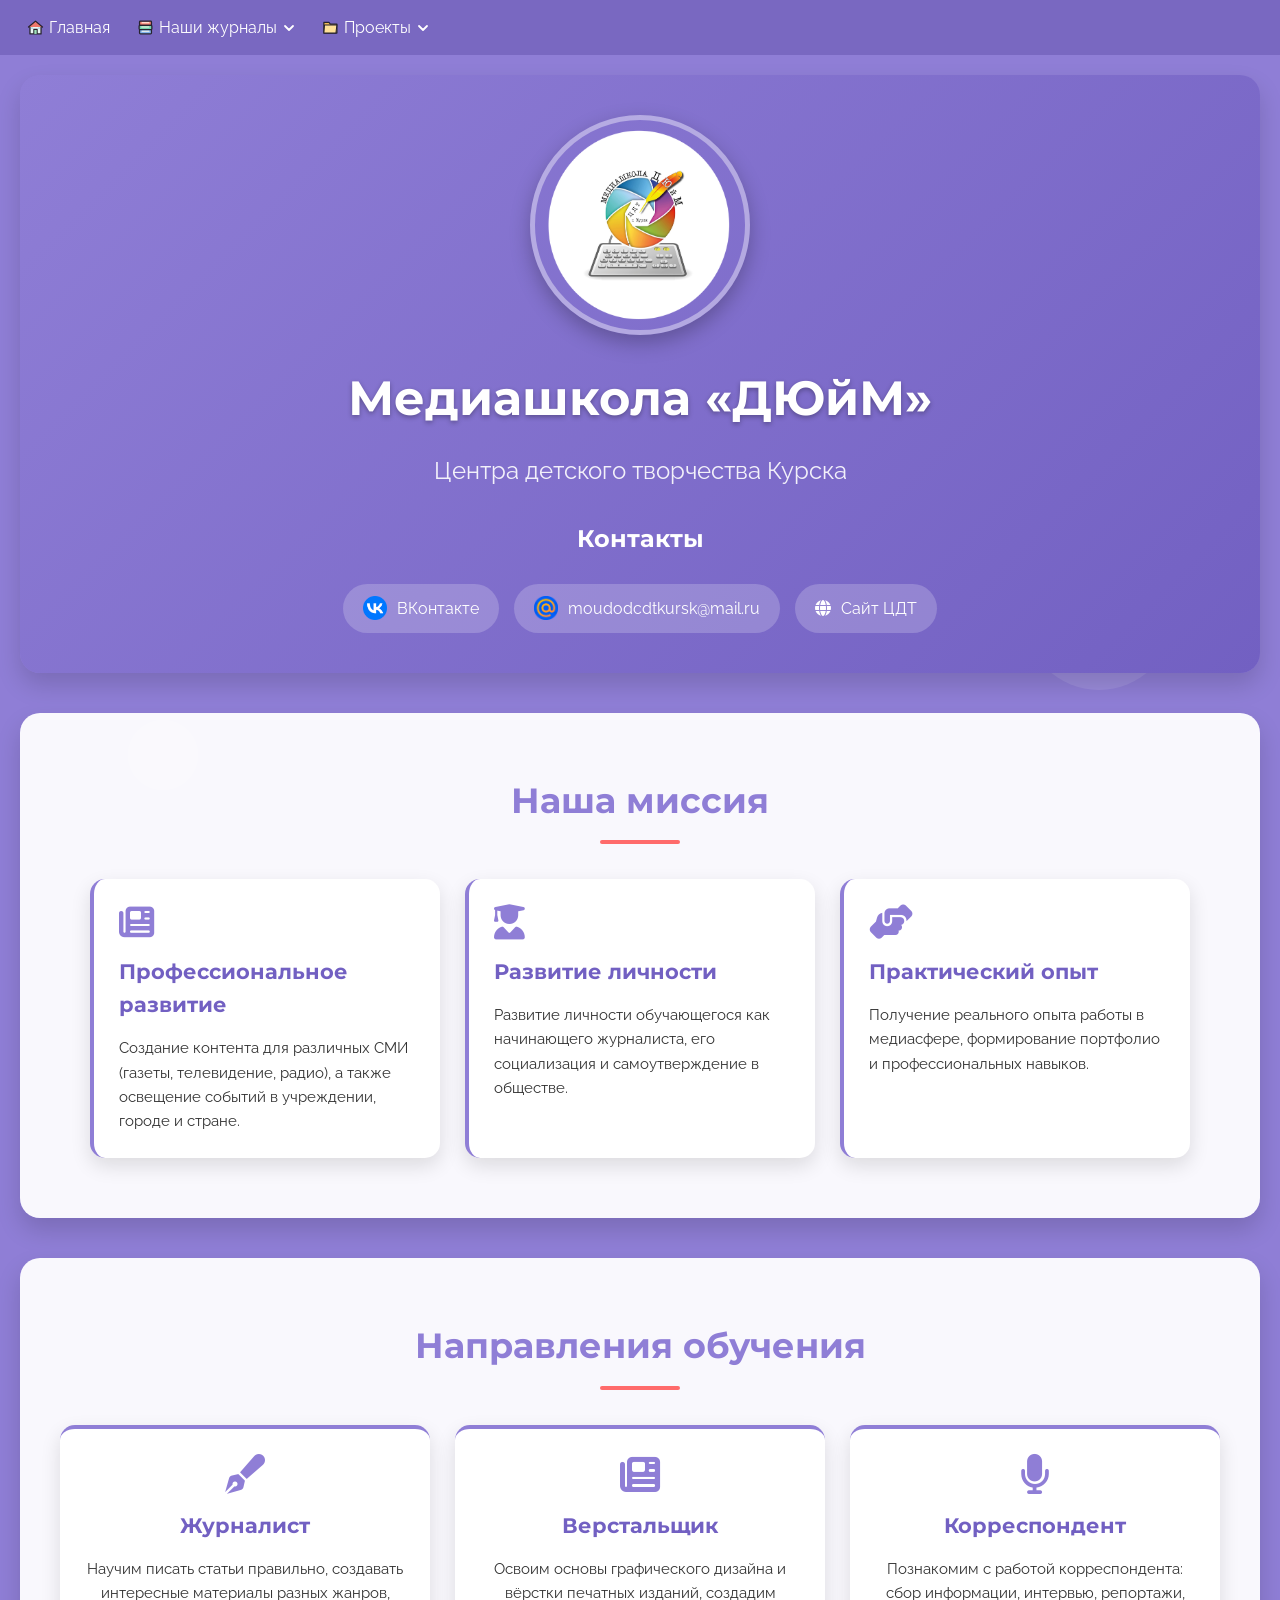
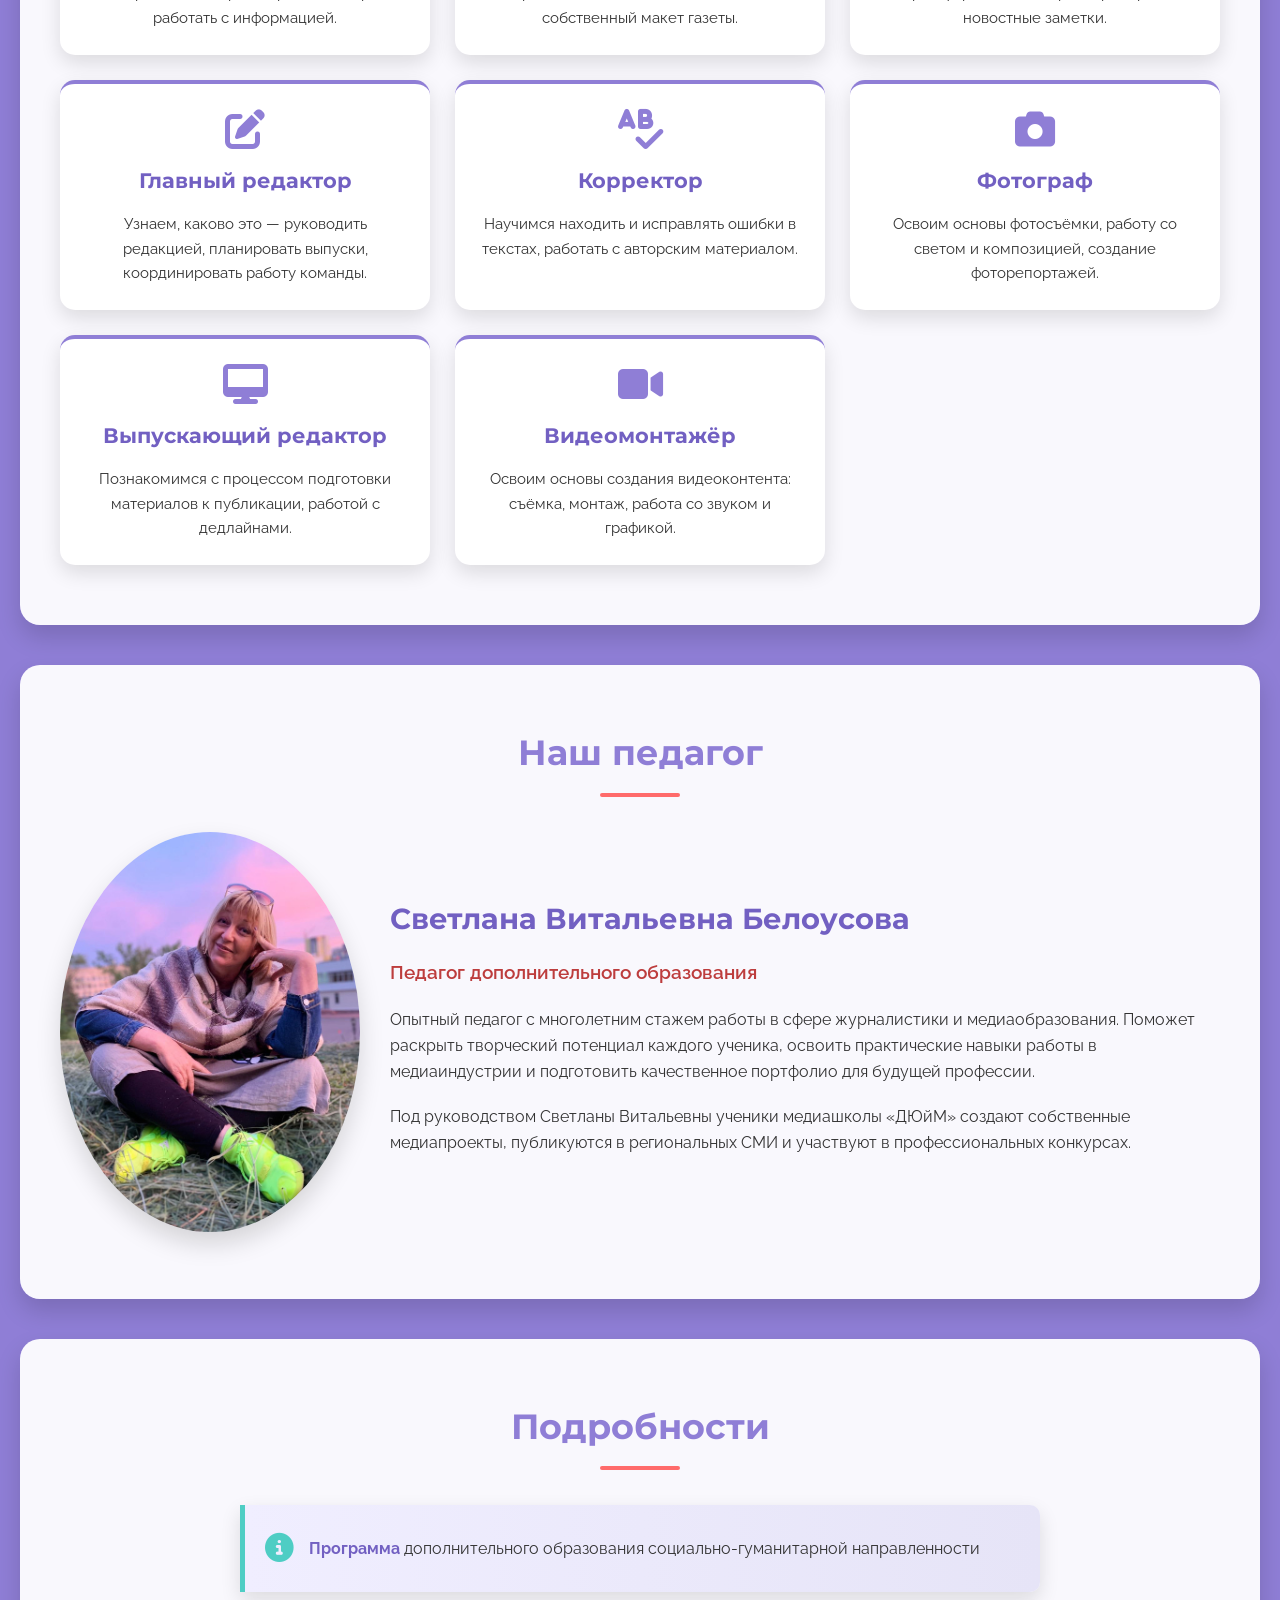
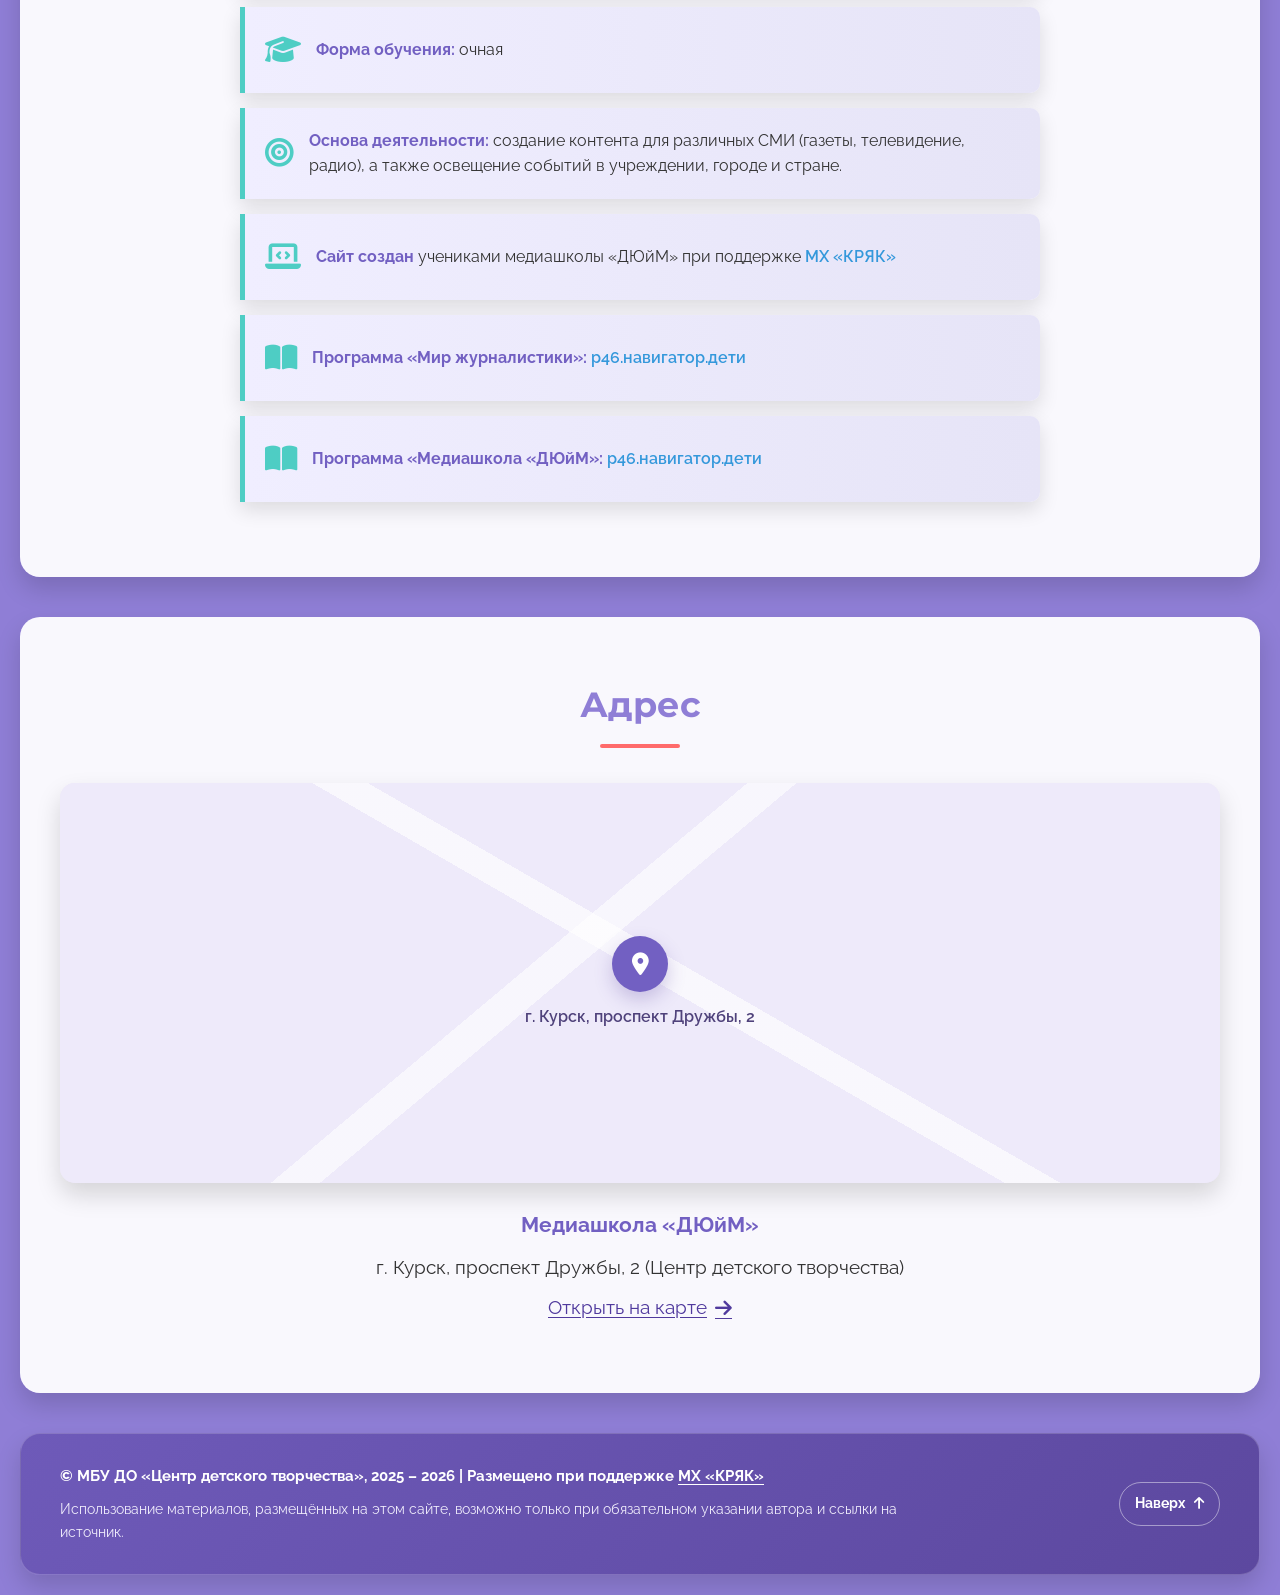
==== index.html @ 55153ecc "Add KRYAK and Mediazavry project pages Co-authored-by: arena-agent <297053741+arena-agent@users.nore" ====
<!DOCTYPE html>
<html lang="ru">
<head>
    <meta charset="UTF-8">
    <meta name="viewport" content="width=device-width, initial-scale=1.0">
    <title>Медиашкола «ДЮйМ» — Центра детского творчества Курска</title>
    <meta name="description" content="Медиашкола «ДЮйМ» Центра детского творчества Курска: направления обучения, педагог и контакты.">
    <link rel="canonical" href="https://www.cdtkursk-dyuym.ru/">
    <link rel="icon" type="image/png" href="assets/images/logo.png">
    <link rel="stylesheet" href="assets/vendor/fontawesome/css/fontawesome.min.css">
    <link rel="stylesheet" href="assets/vendor/fontawesome/css/solid.min.css">
    <link rel="stylesheet" href="styles.css">
    <script src="script.js" defer></script>
</head>
<body>
    <a class="skip-link" href="#main-content">Перейти к содержанию</a>
    <!-- Animated Background -->
    <div class="animated-bg" aria-hidden="true">
        <div class="floating-shapes">
            <div class="shape" style="width: 100px; height: 100px; top: 10%; left: 5%;"></div>
            <div class="shape" style="width: 150px; height: 150px; top: 60%; left: 80%;"></div>
            <div class="shape" style="width: 70px; height: 70px; top: 80%; left: 10%;"></div>
            <div class="shape" style="width: 120px; height: 120px; top: 30%; left: 70%;"></div>
        </div>
    </div>

    <nav class="site-nav" aria-label="Основная навигация">
        <ul class="nav-list">
            <li>
                <a class="nav-link" href="#home" aria-current="page">
                    <svg class="nav-icon" viewBox="0 0 20 20" aria-hidden="true" focusable="false">
                        <path d="M3.5 9 10 3.5 16.5 9v8.5H3.5Z" fill="#eaf9f6" stroke="#27232e" stroke-width="1.5" stroke-linejoin="round"></path>
                        <path d="m1.8 9.5 8.2-7 8.2 7" fill="#ef776b" stroke="#27232e" stroke-width="1.5" stroke-linecap="round" stroke-linejoin="round"></path>
                        <path d="M8 17.5v-5.3h4v5.3" fill="#9ce3bb" stroke="#27232e" stroke-width="1.2"></path>
                        <path d="M5.2 10h1.4v1.6H5.2zm8.2 0h1.4v1.6h-1.4z" fill="#78badc"></path>
                    </svg>
                    <span>Главная</span>
                </a>
            </li>
            <li>
                <details class="nav-dropdown" name="primary-navigation">
                    <summary class="nav-link">
                        <svg class="nav-icon" viewBox="0 0 20 20" aria-hidden="true" focusable="false">
                            <rect x="3" y="2.5" width="14" height="5" rx="1" fill="#fa8274" stroke="#27232e" stroke-width="1.5"></rect>
                            <rect x="2.5" y="7.5" width="15" height="5" rx="1" fill="#73d4b0" stroke="#27232e" stroke-width="1.5"></rect>
                            <rect x="3" y="12.5" width="14" height="5" rx="1" fill="#83b6f0" stroke="#27232e" stroke-width="1.5"></rect>
                            <path d="M6 4.5h8M5.5 9.5h8.5M6 14.5h8" stroke="#fff9e9" stroke-width="1.2" stroke-linecap="round"></path>
                        </svg>
                        <span>Наши журналы</span>
                        <svg class="nav-chevron" viewBox="0 0 12 12" aria-hidden="true" focusable="false"><path d="m2 4 4 4 4-4" fill="none" stroke="currentColor" stroke-width="1.8" stroke-linecap="round" stroke-linejoin="round"></path></svg>
                    </summary>
                    <div class="nav-dropdown-panel nav-journals-panel">
                        <ul class="nav-menu-list">
                            <li>
                                <span class="nav-menu-item">
                                    <img class="nav-menu-icon" src="assets/icons/firefly.svg" alt="" width="18" height="18">
                                    <span class="nav-menu-label">Светлячок</span>
                                </span>
                            </li>
                            <li>
                                <details class="nav-submenu">
                                    <summary class="nav-menu-item">
                                        <img class="nav-menu-icon" src="assets/icons/newspaper.svg" alt="" width="18" height="18">
                                        <span class="nav-menu-label">Медиасобытия</span>
                                        <svg class="nav-sub-chevron" viewBox="0 0 12 12" aria-hidden="true" focusable="false"><path d="m2 4 4 4 4-4" fill="none" stroke="currentColor" stroke-width="1.8" stroke-linecap="round" stroke-linejoin="round"></path></svg>
                                    </summary>
                                    <ul class="nav-submenu-list">
                                        <li>
                                            <span class="nav-menu-item">
                                                <img class="nav-menu-icon" src="assets/icons/memo.svg" alt="" width="18" height="18">
                                                <span class="nav-menu-label">Волга-ЮНПРЕСС</span>
                                            </span>
                                        </li>
                                    </ul>
                                </details>
                            </li>
                            <li>
                                <span class="nav-menu-item">
                                    <img class="nav-menu-icon" src="assets/icons/camp.svg" alt="" width="18" height="18">
                                    <span class="nav-menu-label">Media Camp</span>
                                </span>
                            </li>
                            <li>
                                <span class="nav-menu-item">
                                    <img class="nav-menu-icon" src="assets/icons/wave.svg" alt="" width="18" height="18">
                                    <span class="nav-menu-label">48-ая волна</span>
                                </span>
                            </li>
                            <li>
                                <span class="nav-menu-item">
                                    <img class="nav-menu-icon" src="assets/icons/globe.svg" alt="" width="18" height="18">
                                    <span class="nav-menu-label">Глобус</span>
                                </span>
                            </li>
                        </ul>
                        <p class="nav-menu-note">Ссылки на страницы будут добавлены.</p>
                    </div>
                </details>
            </li>
            <li>
                <details class="nav-dropdown nav-dropdown-end" name="primary-navigation">
                    <summary class="nav-link">
                        <svg class="nav-icon" viewBox="0 0 20 20" aria-hidden="true" focusable="false">
                            <path d="M2.2 4h6l1.6 2h7.7v10.5H2.2Z" fill="#f2bd55" stroke="#27232e" stroke-width="1.5" stroke-linejoin="round"></path>
                            <path d="M3 7h14.5l-1.1 9.5H2.2Z" fill="#ffe198" stroke="#27232e" stroke-width="1.2" stroke-linejoin="round"></path>
                        </svg>
                        <span>Проекты</span>
                        <svg class="nav-chevron" viewBox="0 0 12 12" aria-hidden="true" focusable="false"><path d="m2 4 4 4 4-4" fill="none" stroke="currentColor" stroke-width="1.8" stroke-linecap="round" stroke-linejoin="round"></path></svg>
                    </summary>
                    <div class="nav-dropdown-panel nav-projects-panel">
                        <ul class="nav-menu-list">
                            <li>
                                <a class="nav-menu-item" href="projects/kryak.html">
                                    <img class="nav-menu-icon" src="assets/icons/project-kryak.png" alt="" width="18" height="18">
                                    <span class="nav-menu-label">МХ «КРЯК»</span>
                                </a>
                            </li>
                            <li>
                                <a class="nav-menu-item" href="projects/mediazavry.html">
                                    <img class="nav-menu-icon" src="assets/icons/project-mediazavry.png" alt="" width="18" height="18">
                                    <span class="nav-menu-label">«МЕДИАЗАВРЫ, вперёд!»</span>
                                </a>
                            </li>
                        </ul>
                    </div>
                </details>
            </li>
        </ul>
    </nav>

    <!-- Header -->
    <header class="header" id="home" tabindex="-1">
        <div class="main-title">
            <img src="assets/images/logo.png" alt="Логотип медиашколы «ДЮйМ»" class="logo" width="220" height="220">
            <div class="title-text">
                <h1>Медиашкола «ДЮйМ»</h1>
                <p>Центра детского творчества Курска</p>
            </div>
        </div>

        <div class="contacts-section" id="contacts" tabindex="-1">
            <h2 class="contacts-title">Контакты</h2>
            <div class="contact-links">
                <a href="https://vk.ru/mediaschuledyujm" target="_blank" rel="noopener noreferrer" class="contact-link">
                    <img src="assets/images/vk.png" alt="" class="contact-icon" width="24" height="24">
                    <span>ВКонтакте</span>
                </a>
                <a href="mailto:moudodcdtkursk@mail.ru" class="contact-link">
                    <img src="assets/images/email.png" alt="" class="contact-icon" width="24" height="24">
                    <span>moudodcdtkursk@mail.ru</span>
                </a>
                <a href="https://cdtkursk.ru/" target="_blank" rel="noopener noreferrer" class="contact-link">
                    <i class="fas fa-globe" aria-hidden="true"></i>
                    <span>Сайт ЦДТ</span>
                </a>
            </div>
        </div>
    </header>

    <main id="main-content" tabindex="-1">
        <!-- Mission Section -->
        <section class="mission" id="mission" tabindex="-1">
            <div class="container">
                <div class="section-title">
                    <h2>Наша миссия</h2>
                </div>
                <div class="mission-content">
                    <div class="mission-card">
                        <i class="fas fa-newspaper" aria-hidden="true"></i>
                        <h3>Профессиональное развитие</h3>
                        <p>Создание контента для различных СМИ (газеты, телевидение, радио), а также освещение событий в учреждении, городе и стране.</p>
                    </div>
                    <div class="mission-card">
                        <i class="fas fa-user-graduate" aria-hidden="true"></i>
                        <h3>Развитие личности</h3>
                        <p>Развитие личности обучающегося как начинающего журналиста, его социализация и самоутверждение в обществе.</p>
                    </div>
                    <div class="mission-card">
                        <i class="fas fa-hands-helping" aria-hidden="true"></i>
                        <h3>Практический опыт</h3>
                        <p>Получение реального опыта работы в медиасфере, формирование портфолио и профессиональных навыков.</p>
                    </div>
                </div>
            </div>
        </section>

        <!-- Directions Section -->
        <section class="directions" id="directions" tabindex="-1">
            <div class="container">
                <div class="section-title">
                    <h2>Направления обучения</h2>
                </div>
                <div class="directions-grid">
                    <div class="direction-card">
                        <i class="fas fa-pen-fancy" aria-hidden="true"></i>
                        <h3>Журналист</h3>
                        <p>Научим писать статьи правильно, создавать интересные материалы разных жанров, работать с информацией.</p>
                    </div>
                    <div class="direction-card">
                        <i class="fas fa-newspaper" aria-hidden="true"></i>
                        <h3>Верстальщик</h3>
                        <p>Освоим основы графического дизайна и вёрстки печатных изданий, создадим собственный макет газеты.</p>
                    </div>
                    <div class="direction-card">
                        <i class="fas fa-microphone" aria-hidden="true"></i>
                        <h3>Корреспондент</h3>
                        <p>Познакомим с работой корреспондента: сбор информации, интервью, репортажи, новостные заметки.</p>
                    </div>
                    <div class="direction-card">
                        <i class="fas fa-edit" aria-hidden="true"></i>
                        <h3>Главный редактор</h3>
                        <p>Узнаем, каково это — руководить редакцией, планировать выпуски, координировать работу команды.</p>
                    </div>
                    <div class="direction-card">
                        <i class="fas fa-spell-check" aria-hidden="true"></i>
                        <h3>Корректор</h3>
                        <p>Научимся находить и исправлять ошибки в текстах, работать с авторским материалом.</p>
                    </div>
                    <div class="direction-card">
                        <i class="fas fa-camera" aria-hidden="true"></i>
                        <h3>Фотограф</h3>
                        <p>Освоим основы фотосъёмки, работу со светом и композицией, создание фоторепортажей.</p>
                    </div>
                    <div class="direction-card">
                        <i class="fas fa-desktop" aria-hidden="true"></i>
                        <h3>Выпускающий редактор</h3>
                        <p>Познакомимся с процессом подготовки материалов к публикации, работой с дедлайнами.</p>
                    </div>
                    <div class="direction-card">
                        <i class="fas fa-video" aria-hidden="true"></i>
                        <h3>Видеомонтажёр</h3>
                        <p>Освоим основы создания видеоконтента: съёмка, монтаж, работа со звуком и графикой.</p>
                    </div>
                </div>
            </div>
        </section>

        <!-- Teacher Section -->
        <section class="teacher" id="teacher" tabindex="-1">
            <div class="container">
                <div class="section-title">
                    <h2>Наш педагог</h2>
                </div>
                <div class="teacher-container">
                    <div class="teacher-photo">
                        <img src="assets/images/teacher.jpg" alt="Светлана Витальевна Белоусова" width="640" height="853">
                    </div>
                    <div class="teacher-info">
                        <h3 class="teacher-name">Светлана Витальевна Белоусова</h3>
                        <div class="teacher-position">Педагог дополнительного образования</div>
                        <p class="teacher-description">Опытный педагог с многолетним стажем работы в сфере журналистики и медиаобразования. Поможет раскрыть творческий потенциал каждого ученика, освоить практические навыки работы в медиаиндустрии и подготовить качественное портфолио для будущей профессии.</p>
                        <p class="teacher-description">Под руководством Светланы Витальевны ученики медиашколы «ДЮйМ» создают собственные медиапроекты, публикуются в региональных СМИ и участвуют в профессиональных конкурсах.</p>
                    </div>
                </div>
            </div>
        </section>

        <!-- Details Section -->
        <section class="details" id="details" tabindex="-1">
            <div class="container">
                <div class="section-title">
                    <h2>Подробности</h2>
                </div>
                <div class="details-container">
                    <div class="detail-item">
                        <div class="detail-icon">
                            <i class="fas fa-info-circle" aria-hidden="true"></i>
                        </div>
                        <div class="detail-content">
                            <strong>Программа</strong> дополнительного образования социально-гуманитарной направленности
                        </div>
                    </div>
                    <div class="detail-item">
                        <div class="detail-icon">
                            <i class="fas fa-graduation-cap" aria-hidden="true"></i>
                        </div>
                        <div class="detail-content">
                            <strong>Форма обучения:</strong> очная
                        </div>
                    </div>
                    <div class="detail-item">
                        <div class="detail-icon">
                            <i class="fas fa-bullseye" aria-hidden="true"></i>
                        </div>
                        <div class="detail-content">
                            <strong>Основа деятельности:</strong> создание контента для различных СМИ (газеты, телевидение, радио), а также освещение событий в учреждении, городе и стране.
                        </div>
                    </div>
                    <div class="detail-item">
                        <div class="detail-icon">
                            <i class="fas fa-laptop-code" aria-hidden="true"></i>
                        </div>
                        <div class="detail-content">
                            <strong>Сайт создан</strong> учениками медиашколы «ДЮйМ» при поддержке <a href="https://sites.google.com/view/masterkart" target="_blank" rel="noopener noreferrer" class="kryak-link">МХ «КРЯК»</a>
                        </div>
                    </div>
                    <div class="detail-item">
                        <div class="detail-icon">
                            <i class="fas fa-book-open" aria-hidden="true"></i>
                        </div>
                        <div class="detail-content">
                            <strong>Программа «Мир журналистики»:</strong> <a href="https://р46.навигатор.дети/program/2015-mir-zhurnalistiki" target="_blank" rel="noopener noreferrer" class="kryak-link">р46.навигатор.дети</a>
                        </div>
                    </div>
                    <div class="detail-item">
                        <div class="detail-icon">
                            <i class="fas fa-book-open" aria-hidden="true"></i>
                        </div>
                        <div class="detail-content">
                            <strong>Программа «Медиашкола «ДЮйМ»:</strong> <a href="https://р46.навигатор.дети/program/2107-mediashkola-dyuim" target="_blank" rel="noopener noreferrer" class="kryak-link">р46.навигатор.дети</a>
                        </div>
                    </div>
                </div>
            </div>
        </section>

        <!-- Address Section -->
        <section class="address" id="address" tabindex="-1">
            <div class="container">
                <div class="section-title">
                    <h2>Адрес</h2>
                </div>
                <div class="map-section">
                    <div class="map-container">
                        <div class="map-fallback" aria-hidden="true">
                            <span class="map-fallback-icon"><i class="fas fa-map-marker-alt"></i></span>
                            <p>г. Курск, проспект Дружбы, 2</p>
                        </div>
                        <script charset="utf-8" async src="https://api-maps.yandex.ru/services/constructor/1.0/js/?um=constructor%3A266c9d8376a9782208ef6ce02a5baa49232ef52a58729c4791cc3ddce9c3c6b1&amp;width=100%&amp;height=400&amp;lang=ru_RU&amp;scroll=false"></script>
                    </div>
                    <div class="address-description">
                        <p><strong>Медиашкола «ДЮйМ»</strong></p>
                        <p>г. Курск, проспект Дружбы, 2 (Центр детского творчества)</p>
                        <p><a class="map-link" href="https://yandex.ru/maps/?text=%D0%9A%D1%83%D1%80%D1%81%D0%BA%2C%20%D0%BF%D1%80%D0%BE%D1%81%D0%BF%D0%B5%D0%BA%D1%82%20%D0%94%D1%80%D1%83%D0%B6%D0%B1%D1%8B%2C%202" target="_blank" rel="noopener noreferrer">Открыть на карте <i class="fas fa-arrow-right" aria-hidden="true"></i></a></p>
                    </div>
                </div>
            </div>
        </section>

    </main>

    <footer class="site-footer">
        <div class="footer-content">
            <div class="footer-text">
                <p class="footer-credit">© МБУ ДО «Центр детского творчества», 2025 – 2026 | Размещено при поддержке <a href="https://sites.google.com/view/masterkart" target="_blank" rel="noopener noreferrer">МХ «КРЯК»</a></p>
                <p class="footer-notice">Использование материалов, размещённых на этом сайте, возможно только при обязательном указании автора и ссылки на источник.</p>
            </div>
            <a class="back-to-top" href="#home">Наверх <i class="fas fa-arrow-up" aria-hidden="true"></i></a>
        </div>
    </footer>
</body>
</html>
---- assets/vendor/fontawesome/css/solid.min.css ----
/*!
 * Font Awesome Free 6.4.0 by @fontawesome - https://fontawesome.com
 * License - https://fontawesome.com/license/free (Icons: CC BY 4.0, Fonts: SIL OFL 1.1, Code: MIT License)
 * Copyright 2023 Fonticons, Inc.
 */
:host,:root{--fa-style-family-classic:"Font Awesome 6 Free";--fa-font-solid:normal 900 1em/1 "Font Awesome 6 Free"}@font-face{font-family:"Font Awesome 6 Free";font-style:normal;font-weight:900;font-display:block;src:url(../webfonts/fa-solid-900.woff2) format("woff2"),url(../webfonts/fa-solid-900.ttf) format("truetype")}.fa-solid,.fas{font-weight:900}
---- styles.css ----
/* Locally hosted font subsets used by the original page. */
@font-face {
    font-family: 'Montserrat';
    font-style: normal;
    font-display: swap;
    font-weight: 100 900;
    src: url('assets/fonts/montserrat-cyrillic-wght-normal.woff2') format('woff2');
    unicode-range: U+0301, U+0400-045F, U+0490-0491, U+04B0-04B1, U+2116;
}

@font-face {
    font-family: 'Montserrat';
    font-style: normal;
    font-display: swap;
    font-weight: 100 900;
    src: url('assets/fonts/montserrat-latin-wght-normal.woff2') format('woff2');
    unicode-range: U+0000-00FF, U+0131, U+0152-0153, U+02BB-02BC, U+02C6, U+02DA, U+02DC, U+0304, U+0308, U+0329, U+2000-206F, U+20AC, U+2122, U+2191, U+2193, U+2212, U+2215, U+FEFF, U+FFFD;
}

@font-face {
    font-family: 'Raleway';
    font-style: normal;
    font-display: swap;
    font-weight: 100 900;
    src: url('assets/fonts/raleway-cyrillic-wght-normal.woff2') format('woff2');
    unicode-range: U+0301, U+0400-045F, U+0490-0491, U+04B0-04B1, U+2116;
}

@font-face {
    font-family: 'Raleway';
    font-style: normal;
    font-display: swap;
    font-weight: 100 900;
    src: url('assets/fonts/raleway-latin-wght-normal.woff2') format('woff2');
    unicode-range: U+0000-00FF, U+0131, U+0152-0153, U+02BB-02BC, U+02C6, U+02DA, U+02DC, U+0304, U+0308, U+0329, U+2000-206F, U+20AC, U+2122, U+2191, U+2193, U+2212, U+2215, U+FEFF, U+FFFD;
}

:root {
    --primary: #8f7ed6;
    --primary-dark: #7260c2;
    --primary-light: #a897e8;
    --secondary: #ff6b6b;
    --accent: #4ecdc4;
    --link-color: #3498db;
    --link-hover: #2980b9;
    --light: #ffffff;
    --text: #333333;
    --shadow: 0 8px 20px rgba(0, 0, 0, 0.12);
    --shadow-strong: 0 12px 25px rgba(0, 0, 0, 0.15);
    --shadow-hover: 0 15px 30px rgba(0, 0, 0, 0.18);
    --transition: all 0.3s ease;
}

* {
    margin: 0;
    padding: 0;
    box-sizing: border-box;
}

body {
    font-family: 'Raleway', sans-serif;
    background: #8f7ed6;
    color: white;
    line-height: 1.6;
    overflow-x: hidden;
    padding: 20px;
}

h1, h2, h3, h4, h5 {
    font-family: 'Montserrat', sans-serif;
    font-weight: 700;
}

.container {
    max-width: 1200px;
    margin: 0 auto;
    padding: 0 20px;
}

/* Animated Background */
.animated-bg {
    position: fixed;
    top: 0;
    left: 0;
    width: 100%;
    height: 100%;
    z-index: -1;
    background: #8f7ed6;
    overflow: hidden;
}

.floating-shapes {
    position: absolute;
    width: 100%;
    height: 100%;
}

.shape {
    position: absolute;
    border-radius: 50%;
    background: rgba(255, 255, 255, 0.1);
    animation: float 15s infinite linear;
}

@keyframes float {
    0% {
        transform: translateY(0) rotate(0deg);
    }
    50% {
        transform: translateY(-20px) rotate(180deg);
    }
    100% {
        transform: translateY(0) rotate(360deg);
    }
}

/* Header */
.header {
    background: linear-gradient(135deg, var(--primary) 0%, var(--primary-dark) 100%);
    color: white;
    padding: 40px 30px;
    border-radius: 20px;
    box-shadow: var(--shadow-strong);
    margin-bottom: 40px;
}

.main-title {
    display: flex;
    flex-direction: column;
    align-items: center;
    gap: 25px;
    margin-bottom: 30px;
    text-align: center;
}

.logo {
    width: 220px;
    height: 220px;
    border-radius: 50%;
    border: 5px solid rgba(255, 255, 255, 0.4);
    object-fit: cover;
    box-shadow: 0 8px 20px rgba(0, 0, 0, 0.25); /* Более выраженная тень */
}

.title-text h1 {
    font-size: 3rem;
    margin-bottom: 15px;
    text-shadow: 0 2px 5px rgba(0, 0, 0, 0.3);
}

.title-text p {
    font-size: 1.5rem;
    opacity: 0.9;
}

.contacts-section {
    margin-top: 30px;
}

.contacts-title {
    text-align: center;
    margin-bottom: 25px;
    font-size: 1.5rem;
}

.contact-links {
    display: flex;
    justify-content: center;
    gap: 15px;
    flex-wrap: wrap;
}

.contact-link {
    display: flex;
    align-items: center;
    gap: 10px;
    background: rgba(255, 255, 255, 0.2);
    color: white;
    padding: 12px 20px;
    border-radius: 30px;
    text-decoration: none;
    transition: var(--transition);
}

.contact-link:hover {
    background: rgba(255, 255, 255, 0.3);
    transform: translateY(-3px);
}

.contact-icon {
    width: 24px;
    height: 24px;
    border-radius: 4px;
}

/* Mission Section */
.mission {
    padding: 60px 0;
    background: rgba(255, 255, 255, 0.95);
    border-radius: 20px;
    margin-bottom: 40px;
    box-shadow: var(--shadow-strong);
}

.section-title {
    text-align: center;
    margin-bottom: 50px;
    position: relative;
}

.section-title h2 {
    font-size: 2.2rem;
    color: var(--primary);
    margin-bottom: 15px;
}

.section-title:after {
    content: '';
    position: absolute;
    width: 80px;
    height: 4px;
    background: var(--secondary);
    bottom: -15px;
    left: 50%;
    transform: translateX(-50%);
    border-radius: 2px;
}

.mission-content {
    display: flex;
    flex-wrap: wrap;
    gap: 25px;
    justify-content: center;
}

.mission-card {
    background: white;
    border-radius: 15px;
    padding: 25px;
    flex: 1;
    min-width: 280px;
    max-width: 350px;
    transition: var(--transition);
    box-shadow: var(--shadow);
    position: relative;
    overflow: hidden;
    z-index: 1;
    border-left: 4px solid var(--primary);
}

.mission-card:hover {
    transform: translateY(-5px);
    box-shadow: var(--shadow-hover);
}

.mission-card i {
    font-size: 2.2rem;
    color: var(--primary);
    margin-bottom: 15px;
}

.mission-card h3 {
    color: var(--primary-dark);
    margin-bottom: 15px;
    font-size: 1.3rem;
}

.mission-card p {
    color: var(--text);
    font-size: 0.95rem;
}

/* Directions Section */
.directions {
    padding: 60px 0;
    background: rgba(255, 255, 255, 0.95);
    border-radius: 20px;
    margin-bottom: 40px;
    box-shadow: var(--shadow-strong);
}

.directions-grid {
    display: grid;
    grid-template-columns: repeat(auto-fill, minmax(280px, 1fr));
    gap: 25px;
}

.direction-card {
    background: white;
    border-radius: 15px;
    padding: 25px;
    box-shadow: var(--shadow);
    transition: var(--transition);
    position: relative;
    overflow: hidden;
    z-index: 1;
    text-align: center;
    border-top: 4px solid var(--primary);
}

.direction-card:hover {
    transform: translateY(-5px);
    box-shadow: var(--shadow-hover);
}

.direction-card i {
    font-size: 2.5rem;
    color: var(--primary);
    margin-bottom: 15px;
}

.direction-card h3 {
    color: var(--primary-dark);
    margin-bottom: 15px;
    font-size: 1.3rem;
}

.direction-card p {
    color: var(--text);
    font-size: 0.95rem;
}

/* Teacher Section */
.teacher {
    padding: 60px 0;
    background: rgba(255, 255, 255, 0.95);
    border-radius: 20px;
    margin-bottom: 40px;
    box-shadow: var(--shadow-strong);
}

.teacher-container {
    display: flex;
    flex-wrap: wrap;
    gap: 30px;
    align-items: center;
    justify-content: center;
}

.teacher-photo {
    flex: 1;
    min-width: 250px;
    max-width: 300px;
    text-align: center;
}

.teacher-photo img {
    width: 100%;
    height: auto;
    border-radius: 50%;
    box-shadow: var(--shadow-strong);
}

.teacher-info {
    flex: 2;
    min-width: 300px;
}

.teacher-name {
    color: var(--primary-dark);
    margin-bottom: 15px;
    font-size: 1.8rem;
}

.teacher-position {
    color: #bd3d3d;
    font-weight: 600;
    margin-bottom: 20px;
    font-size: 1.2rem;
}

.teacher-description {
    color: var(--text);
    margin-bottom: 20px;
}

/* Details Section */
.details {
    padding: 60px 0;
    background: rgba(255, 255, 255, 0.95);
    border-radius: 20px;
    margin-bottom: 40px;
    box-shadow: var(--shadow-strong);
}

.details-container {
    max-width: 800px;
    margin: 0 auto;
}

.detail-item {
    background: linear-gradient(to right, #f0eeff, #e6e4f7);
    border-left: 5px solid var(--accent);
    padding: 20px;
    margin: 15px 0;
    border-radius: 0 10px 10px 0;
    box-shadow: var(--shadow);
    transition: var(--transition);
    display: flex;
    align-items: center;
}

.detail-item:hover {
    transform: translateX(5px);
    box-shadow: var(--shadow-hover);
}

.detail-icon {
    margin-right: 15px;
    font-size: 1.8rem;
    color: var(--accent);
}

.detail-content strong {
    color: var(--primary-dark);
}

.detail-content {
    color: var(--text);
}

.kryak-link {
    color: var(--link-color);
    text-decoration: none;
    transition: var(--transition);
    font-weight: 600;
}

.kryak-link:hover {
    color: var(--link-hover);
    text-decoration: underline;
}

/* Address Section */
.address {
    padding: 60px 0;
    background: rgba(255, 255, 255, 0.95);
    border-radius: 20px;
    margin-bottom: 40px;
    box-shadow: var(--shadow-strong);
}

.address .map-section {
    margin-top: 40px;
}

.address .map-container {
    border-radius: 15px;
    overflow: hidden;
    box-shadow: var(--shadow-strong);
    margin-top: 20px;
}

.address .map-container iframe {
    width: 100%;
    height: 400px;
    border: none;
}

.address-description {
    text-align: center;
    margin-top: 25px;
    font-size: 1.2rem;
    color: var(--text);
    line-height: 1.6;
}

.address-description p {
    margin-bottom: 10px;
}

.address-description strong {
    color: var(--primary-dark);
    font-size: 1.3rem;
}

/* Responsive Design */
@media (max-width: 992px) {
    .title-text h1 {
        font-size: 2.5rem;
    }
    .title-text p {
        font-size: 1.3rem;
    }
}

@media (max-width: 768px) {
    body {
        padding: 15px;
    }

    .header {
        padding: 30px 20px;
    }

    .title-text h1 {
        font-size: 2.2rem;
    }

    .title-text p {
        font-size: 1.2rem;
    }

    .logo {
        width: 180px;
        height: 180px;
    }

    .section-title h2 {
        font-size: 1.8rem;
    }

    .mission-content {
        flex-direction: column;
        align-items: center;
    }

    .mission-card {
        max-width: 100%;
    }

    .directions-grid {
        grid-template-columns: repeat(auto-fill, minmax(250px, 1fr));
    }

    .teacher-container {
        flex-direction: column;
        text-align: center;
    }

    .contact-links {
        flex-direction: column;
        align-items: center;
    }

    .contact-link {
        width: 100%;
        max-width: 250px;
        justify-content: center;
    }

    .address .map-container iframe {
        height: 350px;
    }
}

@media (max-width: 480px) {
    body {
        padding: 10px;
    }

    .title-text h1 {
        font-size: 1.9rem;
    }

    .logo {
        width: 160px;
        height: 160px;
    }

    .section-title h2 {
        font-size: 1.6rem;
    }

    .directions-grid {
        grid-template-columns: 1fr;
    }

    .detail-item {
        flex-direction: column;
        text-align: center;
    }

    .detail-icon {
        margin-right: 0;
        margin-bottom: 10px;
    }

    .mission-card, .direction-card {
        padding: 20px;
    }

    .address .map-container iframe {
        height: 300px;
    }

    .address-description {
        font-size: 1rem;
    }

    .address-description strong {
        font-size: 1.1rem;
    }
}

/* Navigation */
html {
    scroll-behavior: smooth;
}

#home, #contacts, #main-content, main section[id] {
    scroll-margin-top: 112px;
}

a:focus-visible, button:focus-visible, summary:focus-visible {
    outline: 3px solid #ffb047;
    outline-offset: 3px;
}

.skip-link {
    position: fixed;
    z-index: 100;
    top: 12px;
    left: 20px;
    padding: 10px 16px;
    color: #403177;
    background: white;
    border-radius: 10px;
    transform: translateY(-180%);
}

.skip-link:focus {
    transform: translateY(0);
}

/* The navigation follows the simple purple bar in the supplied reference. */
.site-nav {
    position: sticky;
    top: 0;
    z-index: 20;
    min-height: 55px;
    margin: -20px -20px 20px;
    padding: 0 20px;
    /* A slightly deeper purple keeps the reference's white labels legible. */
    background: #7968c1;
}

.nav-list {
    display: flex;
    flex-wrap: wrap;
    align-items: center;
    gap: 0 13px;
    list-style: none;
}

.nav-list > li {
    position: relative;
}

.nav-link {
    display: flex;
    align-items: center;
    gap: 5px;
    min-height: 55px;
    padding: 0 7px;
    color: white;
    border-radius: 6px;
    font: 400 16px/1.25 'Raleway', sans-serif;
    text-decoration: none;
    cursor: pointer;
    transition: background 0.2s ease;
}

.nav-link:hover,
.nav-dropdown[open] > .nav-link {
    background: rgba(0, 0, 0, 0.12);
}

.nav-dropdown summary {
    list-style: none;
}

.nav-dropdown summary::-webkit-details-marker {
    display: none;
}

.nav-dropdown summary::marker {
    content: '';
}

.nav-icon {
    flex: none;
    width: 17px;
    height: 17px;
}

.nav-chevron {
    flex: none;
    width: 12px;
    height: 12px;
    margin-left: 1px;
    transition: transform 0.2s ease;
}

.nav-dropdown[open] > summary .nav-chevron {
    transform: rotate(180deg);
}

.nav-dropdown-panel {
    position: absolute;
    top: 100%;
    left: 0;
    z-index: 1;
    width: 220px;
    max-width: calc(100vw - 20px);
    padding: 15px 16px;
    color: #51466f;
    background: white;
    border-radius: 0 0 10px 10px;
    box-shadow: var(--shadow-strong);
    font-size: 0.9rem;
    line-height: 1.5;
}

.nav-dropdown-end .nav-dropdown-panel {
    right: 0;
    left: auto;
}

.nav-dropdown:not([open]) .nav-dropdown-panel {
    display: none;
}

.nav-journals-panel,
.nav-projects-panel {
    max-height: max(80px, calc(100vh - 130px));
    max-height: max(80px, calc(100dvh - 130px));
    overflow-y: auto;
    overscroll-behavior: contain;
    padding: 8px;
}

.nav-journals-panel {
    width: 260px;
}

.nav-projects-panel {
    width: 280px;
}

.nav-menu-list, .nav-submenu-list {
    list-style: none;
}

.nav-menu-item {
    display: flex;
    align-items: center;
    gap: 9px;
    width: 100%;
    min-height: 44px;
    padding: 8px 10px;
    color: #403455;
    border-radius: 7px;
    font-size: 0.9rem;
    font-weight: 600;
    line-height: 1.3;
    text-decoration: none;
}

.nav-menu-icon {
    flex: none;
    width: 18px;
    height: 18px;
    object-fit: contain;
}

.nav-menu-label {
    flex: 1;
    min-width: 0;
    overflow-wrap: anywhere;
}

.nav-submenu > summary {
    cursor: pointer;
}

.nav-submenu > summary:hover,
.nav-submenu[open] > summary,
.nav-menu-item[href]:hover,
.nav-menu-item[aria-current="page"] {
    background: #f1edfb;
}

.nav-sub-chevron {
    flex: none;
    width: 12px;
    height: 12px;
    transition: transform 0.2s ease;
}

.nav-submenu[open] > summary .nav-sub-chevron {
    transform: rotate(180deg);
}

.nav-submenu-list {
    margin-left: 19px;
    padding-left: 8px;
    border-left: 2px solid #e2dbf5;
}

.nav-submenu:not([open]) > .nav-submenu-list {
    display: none;
}

.nav-menu-note {
    margin: 8px 10px 4px;
    color: #615674;
    font-size: 0.75rem;
    line-height: 1.4;
}

/* Provide a usable address link even if the map service cannot load. */
.address .map-container {
    position: relative;
    min-height: 400px;
    background: #eeeafa;
}

.address .map-container > :not(script):not(.map-fallback) {
    position: relative;
    z-index: 1;
}

.map-fallback {
    position: absolute;
    inset: 0;
    display: flex;
    flex-direction: column;
    align-items: center;
    justify-content: center;
    gap: 12px;
    padding: 25px;
    color: #4f427b;
    background:
        linear-gradient(140deg, transparent 42%, rgba(255, 255, 255, 0.6) 42%, rgba(255, 255, 255, 0.6) 45%, transparent 45%),
        linear-gradient(30deg, transparent 51%, rgba(255, 255, 255, 0.65) 51%, rgba(255, 255, 255, 0.65) 54%, transparent 54%),
        #eeeafa;
    text-align: center;
    font-weight: 600;
}

.map-fallback-icon {
    display: grid;
    width: 56px;
    height: 56px;
    place-items: center;
    color: white;
    background: var(--primary-dark);
    border-radius: 50%;
    font-size: 1.4rem;
    box-shadow: 0 8px 18px rgba(86, 63, 160, 0.25);
}

.map-link {
    display: inline-flex;
    align-items: center;
    gap: 8px;
    color: #503a9d;
    text-decoration: underline;
    text-underline-offset: 3px;
}

/* Footer */
.site-footer {
    padding: 30px;
    color: white;
    background: linear-gradient(135deg, #6e5ab9, #5c489f);
    border: 1px solid rgba(255, 255, 255, 0.18);
    border-radius: 20px;
    box-shadow: var(--shadow-strong);
}

.footer-content {
    display: flex;
    align-items: center;
    justify-content: space-between;
    gap: 24px;
    max-width: 1160px;
    margin: 0 auto;
}

.footer-text {
    max-width: 900px;
}

.footer-credit {
    font-size: 0.92rem;
    font-weight: 700;
}

.footer-credit a {
    color: inherit;
    text-decoration-thickness: 1px;
    text-underline-offset: 3px;
}

.footer-notice {
    margin-top: 10px;
    color: #f1eefc;
    font-size: 0.85rem;
    line-height: 1.7;
}

.back-to-top {
    display: inline-flex;
    flex-shrink: 0;
    align-items: center;
    gap: 9px;
    padding: 10px 15px;
    color: white;
    border: 1px solid rgba(255, 255, 255, 0.45);
    border-radius: 30px;
    font-size: 0.85rem;
    font-weight: 700;
    text-decoration: none;
    transition: background 0.2s ease;
}

.back-to-top:hover {
    background: rgba(255, 255, 255, 0.16);
}

@media (max-width: 768px) {
    .site-nav {
        margin: -15px -15px 20px;
    }

    .address .map-container {
        min-height: 350px;
    }

    .footer-content {
        align-items: flex-start;
        flex-direction: column;
    }
}

@media (max-width: 480px) {
    .site-nav {
        margin: -10px -10px 20px;
        padding-right: 6px;
    }

    .nav-list {
        column-gap: 10px;
    }

    .nav-list > li {
        position: static;
    }

    .nav-dropdown-panel, .nav-dropdown-end .nav-dropdown-panel {
        right: 10px;
        left: 10px;
        width: auto;
        max-width: none;
    }

    .mission-card, .teacher-info, .teacher-photo {
        min-width: 0;
        width: 100%;
    }

    .address .map-container {
        min-height: 300px;
    }

    .site-footer {
        padding: 24px 20px;
    }
}

@media (max-width: 433px) {
    .site-nav {
        padding: 0 10px;
    }

    .nav-list {
        column-gap: 3px;
    }

    .nav-link {
        gap: 4px;
        padding: 0 4px;
        font-size: 15px;
    }
}

@media (max-width: 375px) {
    .nav-list {
        column-gap: 2px;
    }

    .nav-link {
        gap: 3px;
        padding: 0 3px;
        font-size: 14px;
    }

    .nav-icon {
        width: 16px;
        height: 16px;
    }

    .nav-chevron {
        width: 10px;
        height: 10px;
    }
}

@media (max-width: 340px) {
    .site-nav {
        padding: 0 5px;
    }

    .nav-list {
        column-gap: 1px;
    }

    .nav-link {
        gap: 2px;
        padding: 0 2px;
        font-size: 13px;
    }

    .nav-icon {
        width: 15px;
        height: 15px;
    }
}

@media (max-width: 299px) {
    .site-nav {
        padding: 0 10px;
    }

    .nav-list {
        column-gap: 4px;
    }

    .nav-link {
        gap: 4px;
        padding: 0 5px;
        font-size: 14px;
    }

    .nav-icon {
        width: 16px;
        height: 16px;
    }
}

@media (prefers-reduced-motion: reduce) {
    html {
        scroll-behavior: auto;
    }

    *, *::before, *::after {
        animation-duration: 0.01ms !important;
        animation-iteration-count: 1 !important;
        transition-duration: 0.01ms !important;
    }
}
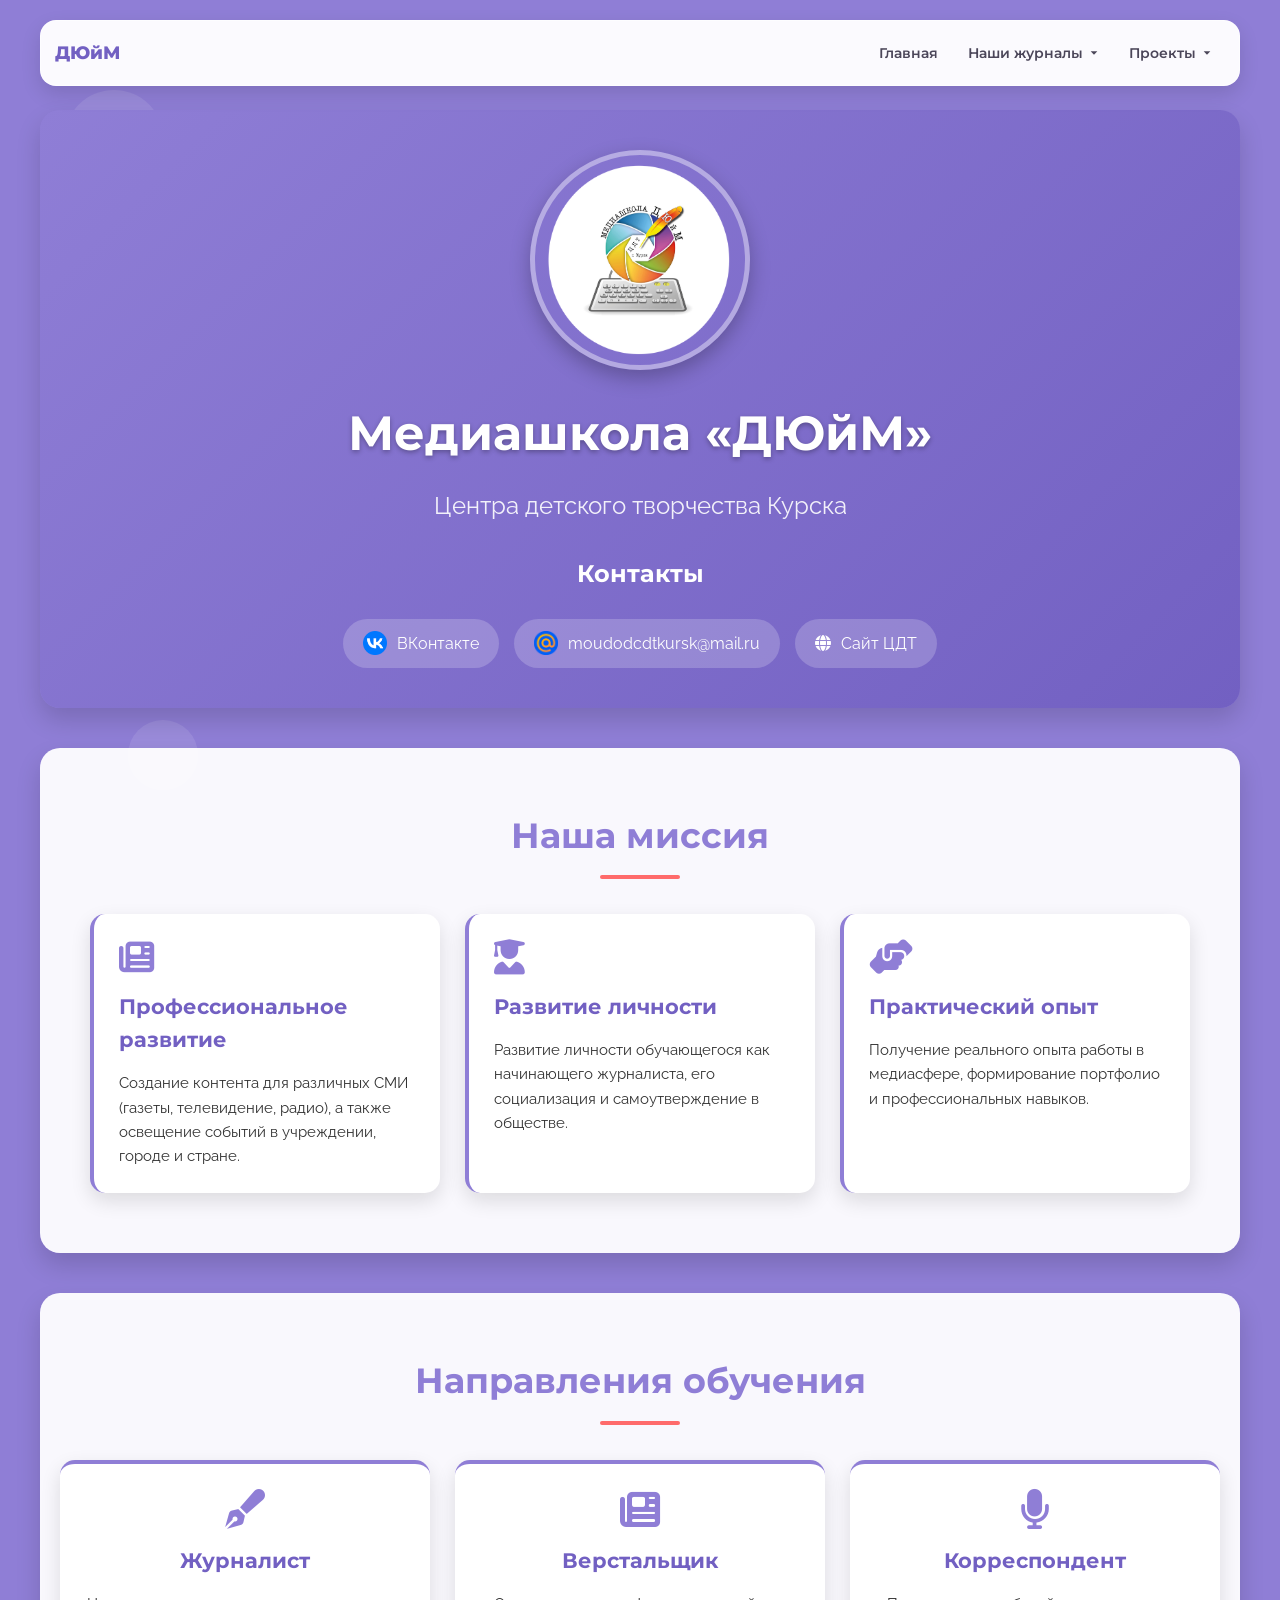
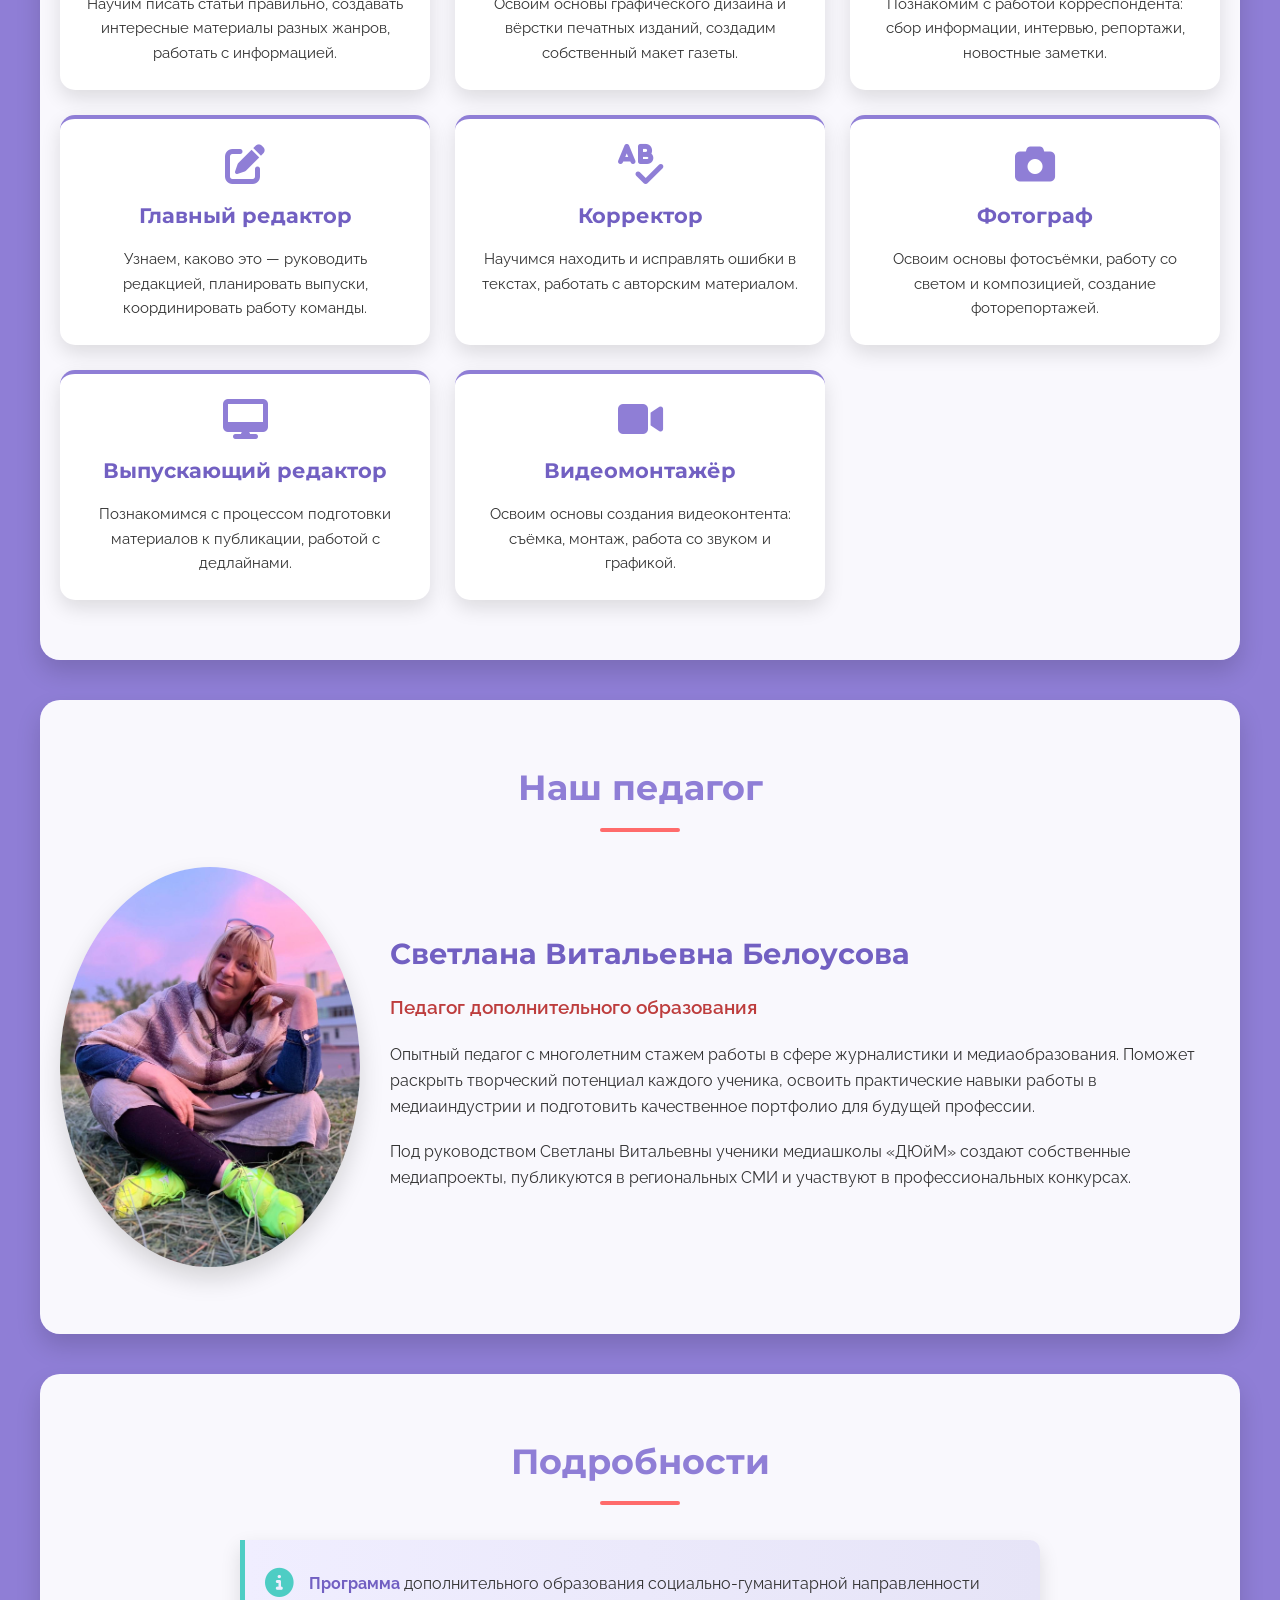
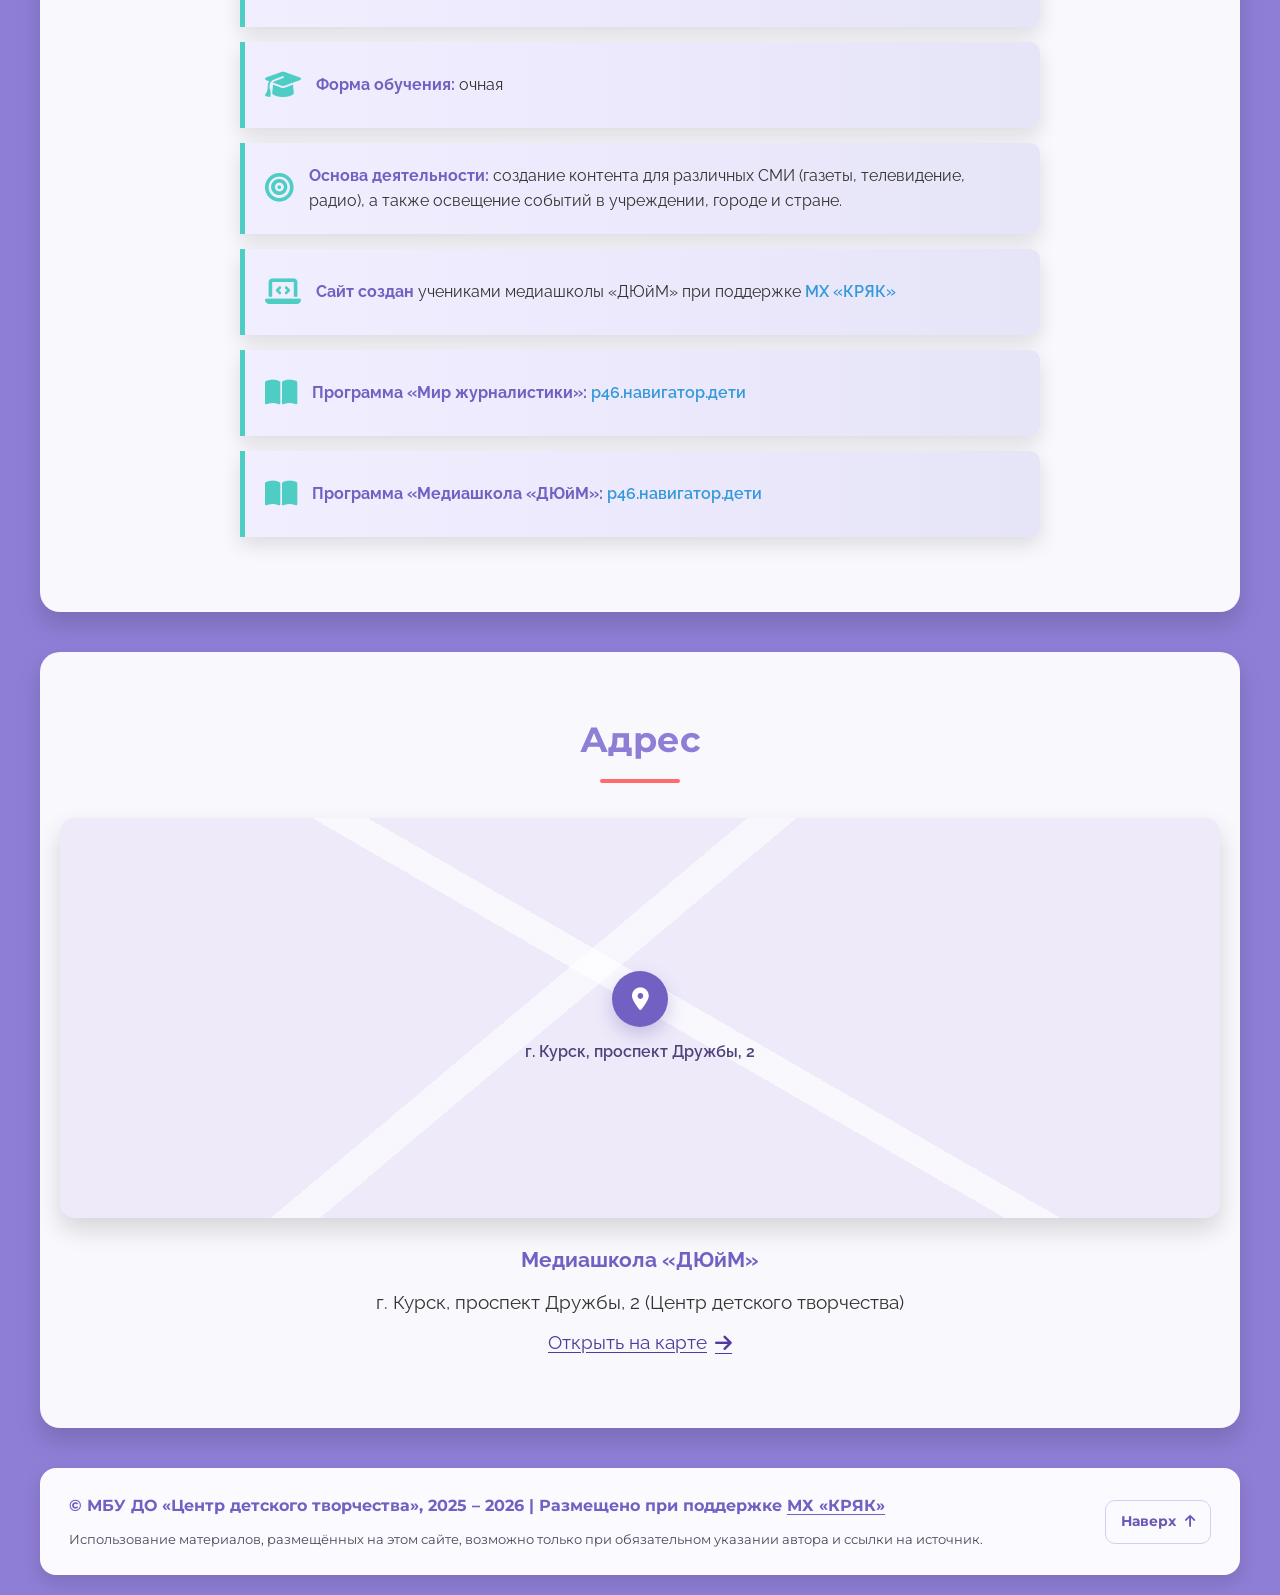
==== commit 2998d543: "Update navigation and project page layouts Co-authored-by: arena-agent <297053741+arena-agent@users." ====
--- a/index.html
+++ b/index.html
@@ -25,49 +25,40 @@
     </div>
 
     <nav class="site-nav" aria-label="Основная навигация">
-        <ul class="nav-list">
+        <a class="nav-brand" href="index.html" aria-label="Медиашкола «ДЮйМ» — на главную">ДЮйМ</a>
+        <button class="nav-toggle" type="button" aria-expanded="false" aria-controls="site-nav-menu" aria-label="Открыть меню">
+            <span aria-hidden="true"></span>
+            <span aria-hidden="true"></span>
+            <span aria-hidden="true"></span>
+        </button>
+        <ul class="nav-list" id="site-nav-menu">
             <li>
                 <a class="nav-link" href="#home" aria-current="page">
-                    <svg class="nav-icon" viewBox="0 0 20 20" aria-hidden="true" focusable="false">
-                        <path d="M3.5 9 10 3.5 16.5 9v8.5H3.5Z" fill="#eaf9f6" stroke="#27232e" stroke-width="1.5" stroke-linejoin="round"></path>
-                        <path d="m1.8 9.5 8.2-7 8.2 7" fill="#ef776b" stroke="#27232e" stroke-width="1.5" stroke-linecap="round" stroke-linejoin="round"></path>
-                        <path d="M8 17.5v-5.3h4v5.3" fill="#9ce3bb" stroke="#27232e" stroke-width="1.2"></path>
-                        <path d="M5.2 10h1.4v1.6H5.2zm8.2 0h1.4v1.6h-1.4z" fill="#78badc"></path>
-                    </svg>
                     <span>Главная</span>
                 </a>
             </li>
             <li>
                 <details class="nav-dropdown" name="primary-navigation">
                     <summary class="nav-link">
-                        <svg class="nav-icon" viewBox="0 0 20 20" aria-hidden="true" focusable="false">
-                            <rect x="3" y="2.5" width="14" height="5" rx="1" fill="#fa8274" stroke="#27232e" stroke-width="1.5"></rect>
-                            <rect x="2.5" y="7.5" width="15" height="5" rx="1" fill="#73d4b0" stroke="#27232e" stroke-width="1.5"></rect>
-                            <rect x="3" y="12.5" width="14" height="5" rx="1" fill="#83b6f0" stroke="#27232e" stroke-width="1.5"></rect>
-                            <path d="M6 4.5h8M5.5 9.5h8.5M6 14.5h8" stroke="#fff9e9" stroke-width="1.2" stroke-linecap="round"></path>
-                        </svg>
                         <span>Наши журналы</span>
-                        <svg class="nav-chevron" viewBox="0 0 12 12" aria-hidden="true" focusable="false"><path d="m2 4 4 4 4-4" fill="none" stroke="currentColor" stroke-width="1.8" stroke-linecap="round" stroke-linejoin="round"></path></svg>
+                        <svg class="nav-chevron" viewBox="0 0 12 12" aria-hidden="true" focusable="false"><path d="M2 4 6 8 10 4Z" fill="currentColor"></path></svg>
                     </summary>
                     <div class="nav-dropdown-panel nav-journals-panel">
                         <ul class="nav-menu-list">
                             <li>
                                 <span class="nav-menu-item">
-                                    <img class="nav-menu-icon" src="assets/icons/firefly.svg" alt="" width="18" height="18">
                                     <span class="nav-menu-label">Светлячок</span>
                                 </span>
                             </li>
                             <li>
                                 <details class="nav-submenu">
                                     <summary class="nav-menu-item">
-                                        <img class="nav-menu-icon" src="assets/icons/newspaper.svg" alt="" width="18" height="18">
                                         <span class="nav-menu-label">Медиасобытия</span>
-                                        <svg class="nav-sub-chevron" viewBox="0 0 12 12" aria-hidden="true" focusable="false"><path d="m2 4 4 4 4-4" fill="none" stroke="currentColor" stroke-width="1.8" stroke-linecap="round" stroke-linejoin="round"></path></svg>
+                                        <svg class="nav-sub-chevron" viewBox="0 0 12 12" aria-hidden="true" focusable="false"><path d="M2 4 6 8 10 4Z" fill="currentColor"></path></svg>
                                     </summary>
                                     <ul class="nav-submenu-list">
                                         <li>
                                             <span class="nav-menu-item">
-                                                <img class="nav-menu-icon" src="assets/icons/memo.svg" alt="" width="18" height="18">
                                                 <span class="nav-menu-label">Волга-ЮНПРЕСС</span>
                                             </span>
                                         </li>
@@ -76,19 +67,16 @@
                             </li>
                             <li>
                                 <span class="nav-menu-item">
-                                    <img class="nav-menu-icon" src="assets/icons/camp.svg" alt="" width="18" height="18">
                                     <span class="nav-menu-label">Media Camp</span>
                                 </span>
                             </li>
                             <li>
                                 <span class="nav-menu-item">
-                                    <img class="nav-menu-icon" src="assets/icons/wave.svg" alt="" width="18" height="18">
                                     <span class="nav-menu-label">48-ая волна</span>
                                 </span>
                             </li>
                             <li>
                                 <span class="nav-menu-item">
-                                    <img class="nav-menu-icon" src="assets/icons/globe.svg" alt="" width="18" height="18">
                                     <span class="nav-menu-label">Глобус</span>
                                 </span>
                             </li>
@@ -98,26 +86,20 @@
                 </details>
             </li>
             <li>
-                <details class="nav-dropdown nav-dropdown-end" name="primary-navigation">
+                <details class="nav-dropdown" name="primary-navigation">
                     <summary class="nav-link">
-                        <svg class="nav-icon" viewBox="0 0 20 20" aria-hidden="true" focusable="false">
-                            <path d="M2.2 4h6l1.6 2h7.7v10.5H2.2Z" fill="#f2bd55" stroke="#27232e" stroke-width="1.5" stroke-linejoin="round"></path>
-                            <path d="M3 7h14.5l-1.1 9.5H2.2Z" fill="#ffe198" stroke="#27232e" stroke-width="1.2" stroke-linejoin="round"></path>
-                        </svg>
                         <span>Проекты</span>
-                        <svg class="nav-chevron" viewBox="0 0 12 12" aria-hidden="true" focusable="false"><path d="m2 4 4 4 4-4" fill="none" stroke="currentColor" stroke-width="1.8" stroke-linecap="round" stroke-linejoin="round"></path></svg>
+                        <svg class="nav-chevron" viewBox="0 0 12 12" aria-hidden="true" focusable="false"><path d="M2 4 6 8 10 4Z" fill="currentColor"></path></svg>
                     </summary>
                     <div class="nav-dropdown-panel nav-projects-panel">
                         <ul class="nav-menu-list">
                             <li>
                                 <a class="nav-menu-item" href="projects/kryak.html">
-                                    <img class="nav-menu-icon" src="assets/icons/project-kryak.png" alt="" width="18" height="18">
                                     <span class="nav-menu-label">МХ «КРЯК»</span>
                                 </a>
                             </li>
                             <li>
                                 <a class="nav-menu-item" href="projects/mediazavry.html">
-                                    <img class="nav-menu-icon" src="assets/icons/project-mediazavry.png" alt="" width="18" height="18">
                                     <span class="nav-menu-label">«МЕДИАЗАВРЫ, вперёд!»</span>
                                 </a>
                             </li>
--- a/styles.css
+++ b/styles.css
@@ -36,6 +36,7 @@
 }
 
 :root {
+    --site-width: 1200px;
     --primary: #8f7ed6;
     --primary-dark: #7260c2;
     --primary-light: #a897e8;
@@ -66,6 +67,15 @@
     padding: 20px;
 }
 
+/* Keep all outer page blocks aligned with the navigation and footer. */
+body > .header,
+body > main {
+    width: 100%;
+    max-width: var(--site-width);
+    margin-left: auto;
+    margin-right: auto;
+}
+
 h1, h2, h3, h4, h5 {
     font-family: 'Montserrat', sans-serif;
     font-weight: 700;
@@ -623,47 +633,100 @@
     transform: translateY(0);
 }
 
-/* The navigation follows the simple purple bar in the supplied reference. */
+/* Navigation layout adapted from the supplied КРЯК page. */
 .site-nav {
     position: sticky;
-    top: 0;
-    z-index: 20;
-    min-height: 55px;
-    margin: -20px -20px 20px;
-    padding: 0 20px;
-    /* A slightly deeper purple keeps the reference's white labels legible. */
-    background: #7968c1;
+    top: 12px;
+    z-index: 50;
+    width: 100%;
+    max-width: var(--site-width);
+    margin: 0 auto 24px;
+    padding: 10px 14px;
+    display: flex;
+    align-items: center;
+    justify-content: space-between;
+    flex-wrap: wrap;
+    gap: 12px 18px;
+    color: #333;
+    background: rgba(255, 255, 255, 0.96);
+    border: 1px solid rgba(255, 255, 255, 0.65);
+    border-radius: 16px;
+    box-shadow: 0 8px 20px rgba(0, 0, 0, 0.12);
+    backdrop-filter: blur(14px);
+}
+
+.nav-brand {
+    color: #7260c2;
+    font: 800 1.15rem/1.3 'Montserrat', sans-serif;
+    text-decoration: none;
+    white-space: nowrap;
+}
+
+.nav-toggle {
+    display: none;
+    width: 44px;
+    height: 44px;
+    padding: 9px;
+    flex: 0 0 auto;
+    align-items: center;
+    justify-content: center;
+    flex-direction: column;
+    gap: 5px;
+    color: #4b4659;
+    background: transparent;
+    border: 0;
+    border-radius: 10px;
+    cursor: pointer;
+}
+
+.nav-toggle:hover,
+.nav-toggle:focus-visible {
+    background: #f1eefc;
+}
+
+.nav-toggle span {
+    display: block;
+    width: 25px;
+    height: 3px;
+    background: currentColor;
+    border-radius: 3px;
+    transition: transform 0.2s ease, opacity 0.2s ease;
 }
 
 .nav-list {
     display: flex;
+    align-items: center;
+    justify-content: flex-end;
     flex-wrap: wrap;
-    align-items: center;
-    gap: 0 13px;
+    gap: 4px;
+    min-width: 0;
+    margin-left: auto;
     list-style: none;
 }
 
 .nav-list > li {
     position: relative;
+    max-width: 100%;
 }
 
 .nav-link {
     display: flex;
     align-items: center;
-    gap: 5px;
-    min-height: 55px;
-    padding: 0 7px;
-    color: white;
-    border-radius: 6px;
-    font: 400 16px/1.25 'Raleway', sans-serif;
+    gap: 6px;
+    min-height: 44px;
+    padding: 9px 13px;
+    color: #4b4659;
+    border-radius: 10px;
+    font: 600 0.9rem/1.4 'Montserrat', sans-serif;
     text-decoration: none;
     cursor: pointer;
-    transition: background 0.2s ease;
+    transition: background 0.2s ease, color 0.2s ease;
 }
 
 .nav-link:hover,
 .nav-dropdown[open] > .nav-link {
-    background: rgba(0, 0, 0, 0.12);
+    color: #6c58b7;
+    background: #f1eefc;
 }
 
 .nav-dropdown summary {
@@ -678,43 +741,33 @@
     content: '';
 }
 
-.nav-icon {
+.nav-chevron,
+.nav-sub-chevron {
     flex: none;
-    width: 17px;
-    height: 17px;
-}
-
-.nav-chevron {
-    flex: none;
-    width: 12px;
-    height: 12px;
-    margin-left: 1px;
+    width: 10px;
+    height: 10px;
     transition: transform 0.2s ease;
 }
 
-.nav-dropdown[open] > summary .nav-chevron {
+.nav-dropdown[open] > summary .nav-chevron,
+.nav-submenu[open] > summary .nav-sub-chevron {
     transform: rotate(180deg);
 }
 
 .nav-dropdown-panel {
     position: absolute;
-    top: 100%;
-    left: 0;
+    top: calc(100% + 8px);
+    right: 0;
     z-index: 1;
-    width: 220px;
-    max-width: calc(100vw - 20px);
-    padding: 15px 16px;
-    color: #51466f;
-    background: white;
-    border-radius: 0 0 10px 10px;
-    box-shadow: var(--shadow-strong);
-    font-size: 0.9rem;
-    line-height: 1.5;
-}
-
-.nav-dropdown-end .nav-dropdown-panel {
-    right: 0;
-    left: auto;
+    width: 330px;
+    max-width: calc(100vw - 40px);
+    padding: 8px;
+    color: #4b4659;
+    background: #fff;
+    border: 1px solid #e8e3f5;
+    border-radius: 14px;
+    box-shadow: 0 12px 25px rgba(0, 0, 0, 0.15);
+    font: 600 0.9rem/1.5 'Montserrat', sans-serif;
 }
 
 .nav-dropdown:not([open]) .nav-dropdown-panel {
@@ -723,23 +776,20 @@
 
 .nav-journals-panel,
 .nav-projects-panel {
-    max-height: max(80px, calc(100vh - 130px));
-    max-height: max(80px, calc(100dvh - 130px));
+    /* Leave room for a wrapped sticky bar when text is enlarged. */
+    max-height: max(80px, calc(100vh - 200px));
+    max-height: max(80px, calc(100dvh - 200px));
     overflow-y: auto;
     overscroll-behavior: contain;
-    padding: 8px;
-}
-
-.nav-journals-panel {
-    width: 260px;
-}
-
-.nav-projects-panel {
-    width: 280px;
-}
-
-.nav-menu-list, .nav-submenu-list {
+}
+
+.nav-menu-list,
+.nav-submenu-list {
     list-style: none;
+}
+
+.nav-menu-list > li + li {
+    margin-top: 3px;
 }
 
 .nav-menu-item {
@@ -748,20 +798,11 @@
     gap: 9px;
     width: 100%;
     min-height: 44px;
-    padding: 8px 10px;
-    color: #403455;
-    border-radius: 7px;
-    font-size: 0.9rem;
-    font-weight: 600;
-    line-height: 1.3;
+    padding: 9px 13px;
+    color: #4b4659;
+    border-radius: 10px;
+    font: 600 0.9rem/1.4 'Montserrat', sans-serif;
     text-decoration: none;
-}
-
-.nav-menu-icon {
-    flex: none;
-    width: 18px;
-    height: 18px;
-    object-fit: contain;
 }
 
 .nav-menu-label {
@@ -778,24 +819,15 @@
 .nav-submenu[open] > summary,
 .nav-menu-item[href]:hover,
 .nav-menu-item[aria-current="page"] {
-    background: #f1edfb;
-}
-
-.nav-sub-chevron {
-    flex: none;
-    width: 12px;
-    height: 12px;
-    transition: transform 0.2s ease;
-}
-
-.nav-submenu[open] > summary .nav-sub-chevron {
-    transform: rotate(180deg);
+    color: #6c58b7;
+    background: #f1eefc;
 }
 
 .nav-submenu-list {
-    margin-left: 19px;
-    padding-left: 8px;
-    border-left: 2px solid #e2dbf5;
+    margin: 4px 0 0;
+    padding: 5px 0 5px 10px;
+    border-left: 2px solid #e8e3f5;
+    background: #faf9fe;
 }
 
 .nav-submenu:not([open]) > .nav-submenu-list {
@@ -803,10 +835,73 @@
 }
 
 .nav-menu-note {
-    margin: 8px 10px 4px;
+    margin: 8px 13px 4px;
     color: #615674;
     font-size: 0.75rem;
+    font-weight: 400;
     line-height: 1.4;
+}
+
+@media (max-width: 720px) {
+    .site-nav {
+        gap: 4px 10px;
+        padding: 7px 12px;
+        max-height: calc(100vh - 24px);
+        max-height: calc(100dvh - 24px);
+        overflow-y: auto;
+        overscroll-behavior: contain;
+    }
+
+    /* Without JavaScript the menu remains visible and usable. */
+    .site-nav.nav-ready .nav-toggle {
+        display: flex;
+        margin-left: auto;
+    }
+
+    .site-nav.nav-ready:not(.is-open) .nav-list {
+        display: none;
+    }
+
+    .nav-list {
+        flex: 0 0 100%;
+        width: 100%;
+        align-items: stretch;
+        flex-direction: column;
+        padding-top: 4px;
+        border-top: 1px solid #e8e3f5;
+    }
+
+    .nav-link {
+        justify-content: space-between;
+        width: 100%;
+    }
+
+    .nav-link span {
+        min-width: 0;
+        overflow-wrap: anywhere;
+    }
+
+    .nav-dropdown-panel {
+        position: static;
+        width: 100%;
+        max-width: none;
+        max-height: none;
+        margin-top: 4px;
+        overflow: visible;
+        box-shadow: none;
+    }
+
+    .site-nav.is-open .nav-toggle span:nth-child(1) {
+        transform: translateY(8px) rotate(45deg);
+    }
+
+    .site-nav.is-open .nav-toggle span:nth-child(2) {
+        opacity: 0;
+    }
+
+    .site-nav.is-open .nav-toggle span:nth-child(3) {
+        transform: translateY(-8px) rotate(-45deg);
+    }
 }
 
 /* Provide a usable address link even if the map service cannot load. */
@@ -860,14 +955,19 @@
     text-underline-offset: 3px;
 }
 
-/* Footer */
+/* Footer adapted from the supplied КРЯК page. */
 .site-footer {
-    padding: 30px;
-    color: white;
-    background: linear-gradient(135deg, #6e5ab9, #5c489f);
-    border: 1px solid rgba(255, 255, 255, 0.18);
-    border-radius: 20px;
-    box-shadow: var(--shadow-strong);
+    width: 100%;
+    max-width: var(--site-width);
+    margin: 40px auto 0;
+    padding: 24px 28px;
+    color: #4b4659;
+    background: rgba(255, 255, 255, 0.96);
+    border: 1px solid rgba(255, 255, 255, 0.65);
+    border-radius: 16px;
+    box-shadow: 0 8px 20px rgba(0, 0, 0, 0.12);
+    font-family: 'Montserrat', sans-serif;
+    text-align: left;
 }
 
 .footer-content {
@@ -875,17 +975,19 @@
     align-items: center;
     justify-content: space-between;
     gap: 24px;
-    max-width: 1160px;
-    margin: 0 auto;
 }
 
 .footer-text {
-    max-width: 900px;
+    flex: 1;
+    min-width: 0;
 }
 
 .footer-credit {
-    font-size: 0.92rem;
+    margin: 0 0 10px;
+    color: #7260c2;
+    font-size: 1rem;
     font-weight: 700;
+    overflow-wrap: anywhere;
 }
 
 .footer-credit a {
@@ -895,10 +997,11 @@
 }
 
 .footer-notice {
-    margin-top: 10px;
-    color: #f1eefc;
-    font-size: 0.85rem;
-    line-height: 1.7;
+    margin: 0;
+    color: #4b4659;
+    font-size: 0.82rem;
+    line-height: 1.65;
+    overflow-wrap: anywhere;
 }
 
 .back-to-top {
@@ -906,10 +1009,11 @@
     flex-shrink: 0;
     align-items: center;
     gap: 9px;
+    min-height: 44px;
     padding: 10px 15px;
-    color: white;
-    border: 1px solid rgba(255, 255, 255, 0.45);
-    border-radius: 30px;
+    color: #6c58b7;
+    border: 1px solid #d6cef1;
+    border-radius: 10px;
     font-size: 0.85rem;
     font-weight: 700;
     text-decoration: none;
@@ -917,14 +1021,10 @@
 }
 
 .back-to-top:hover {
-    background: rgba(255, 255, 255, 0.16);
+    background: #f1eefc;
 }
 
 @media (max-width: 768px) {
-    .site-nav {
-        margin: -15px -15px 20px;
-    }
-
     .address .map-container {
         min-height: 350px;
     }
@@ -935,27 +1035,22 @@
     }
 }
 
+@media (max-width: 576px) {
+    .site-footer {
+        margin-top: 28px;
+        padding: 20px 18px;
+    }
+
+    .footer-credit {
+        font-size: 0.92rem;
+    }
+
+    .footer-notice {
+        font-size: 0.76rem;
+    }
+}
+
 @media (max-width: 480px) {
-    .site-nav {
-        margin: -10px -10px 20px;
-        padding-right: 6px;
-    }
-
-    .nav-list {
-        column-gap: 10px;
-    }
-
-    .nav-list > li {
-        position: static;
-    }
-
-    .nav-dropdown-panel, .nav-dropdown-end .nav-dropdown-panel {
-        right: 10px;
-        left: 10px;
-        width: auto;
-        max-width: none;
-    }
-
     .mission-card, .teacher-info, .teacher-photo {
         min-width: 0;
         width: 100%;
@@ -963,90 +1058,6 @@
 
     .address .map-container {
         min-height: 300px;
-    }
-
-    .site-footer {
-        padding: 24px 20px;
-    }
-}
-
-@media (max-width: 433px) {
-    .site-nav {
-        padding: 0 10px;
-    }
-
-    .nav-list {
-        column-gap: 3px;
-    }
-
-    .nav-link {
-        gap: 4px;
-        padding: 0 4px;
-        font-size: 15px;
-    }
-}
-
-@media (max-width: 375px) {
-    .nav-list {
-        column-gap: 2px;
-    }
-
-    .nav-link {
-        gap: 3px;
-        padding: 0 3px;
-        font-size: 14px;
-    }
-
-    .nav-icon {
-        width: 16px;
-        height: 16px;
-    }
-
-    .nav-chevron {
-        width: 10px;
-        height: 10px;
-    }
-}
-
-@media (max-width: 340px) {
-    .site-nav {
-        padding: 0 5px;
-    }
-
-    .nav-list {
-        column-gap: 1px;
-    }
-
-    .nav-link {
-        gap: 2px;
-        padding: 0 2px;
-        font-size: 13px;
-    }
-
-    .nav-icon {
-        width: 15px;
-        height: 15px;
-    }
-}
-
-@media (max-width: 299px) {
-    .site-nav {
-        padding: 0 10px;
-    }
-
-    .nav-list {
-        column-gap: 4px;
-    }
-
-    .nav-link {
-        gap: 4px;
-        padding: 0 5px;
-        font-size: 14px;
-    }
-
-    .nav-icon {
-        width: 16px;
-        height: 16px;
     }
 }
 
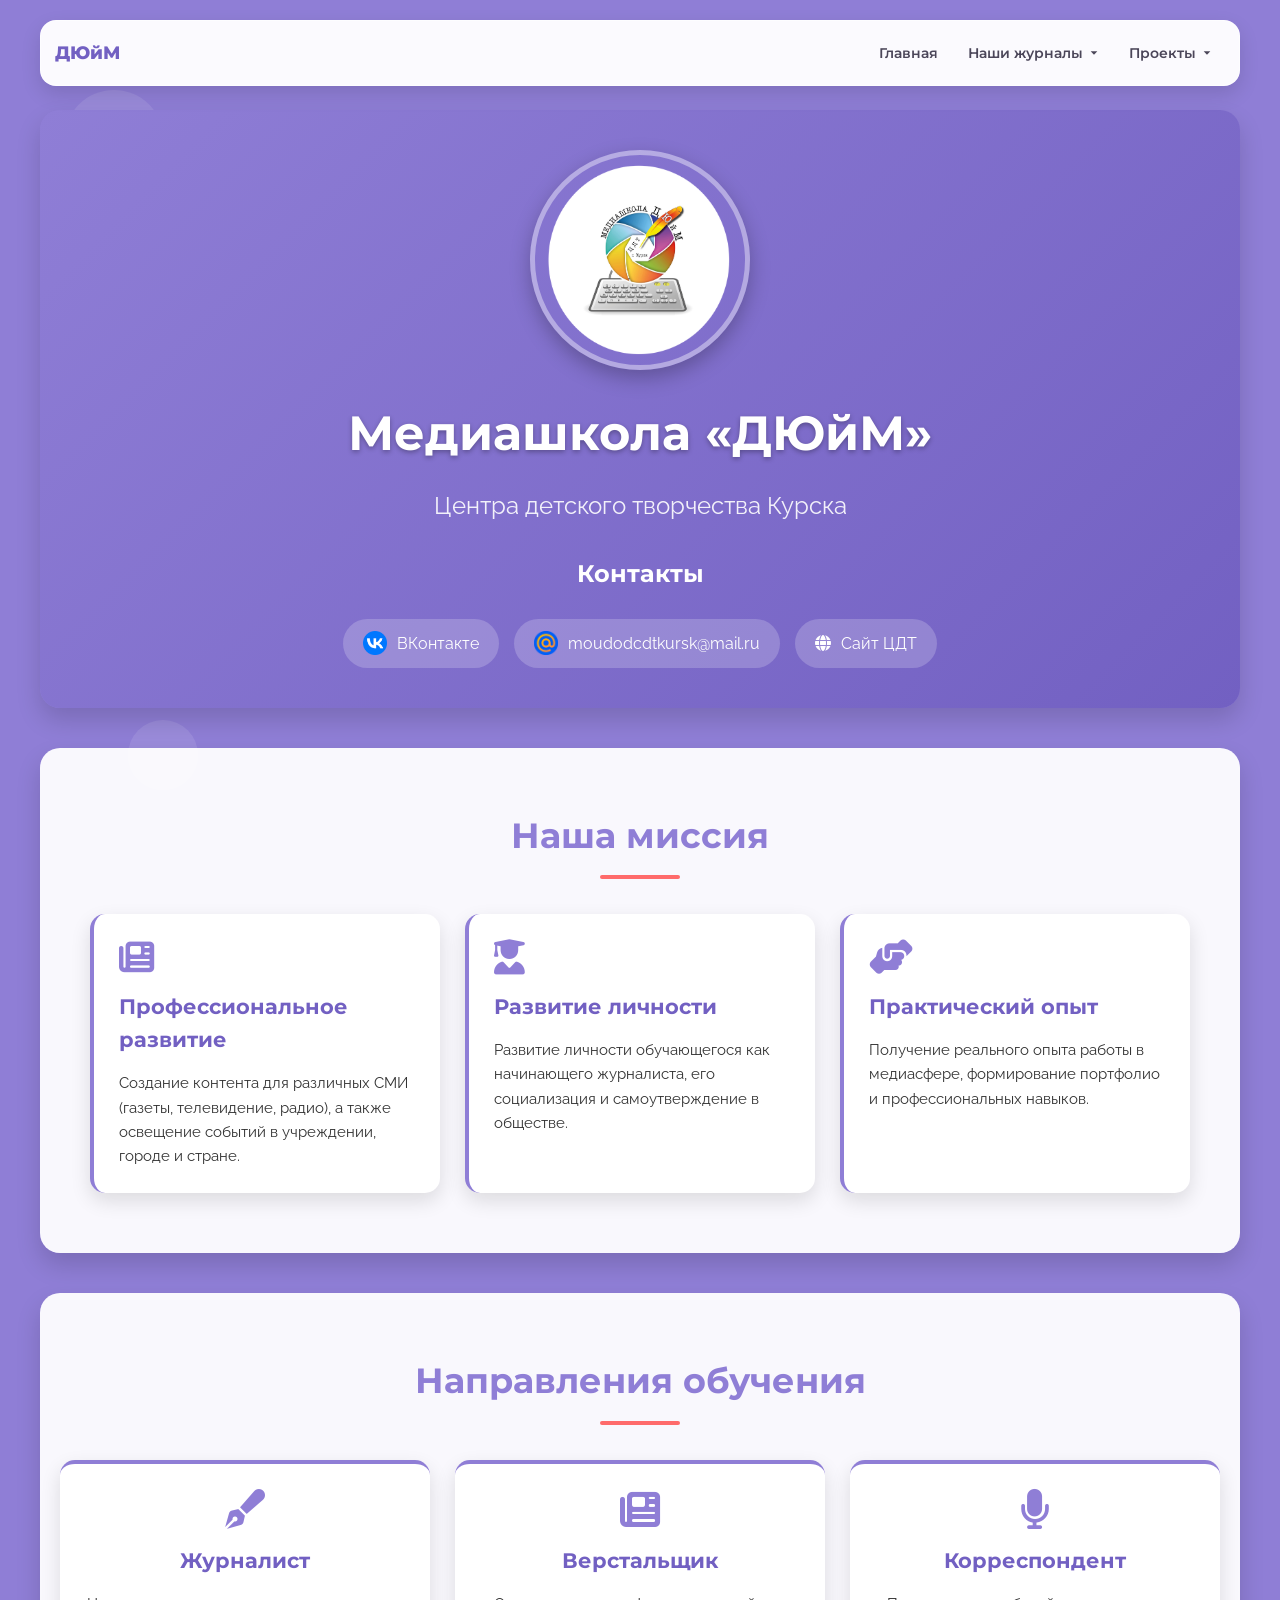
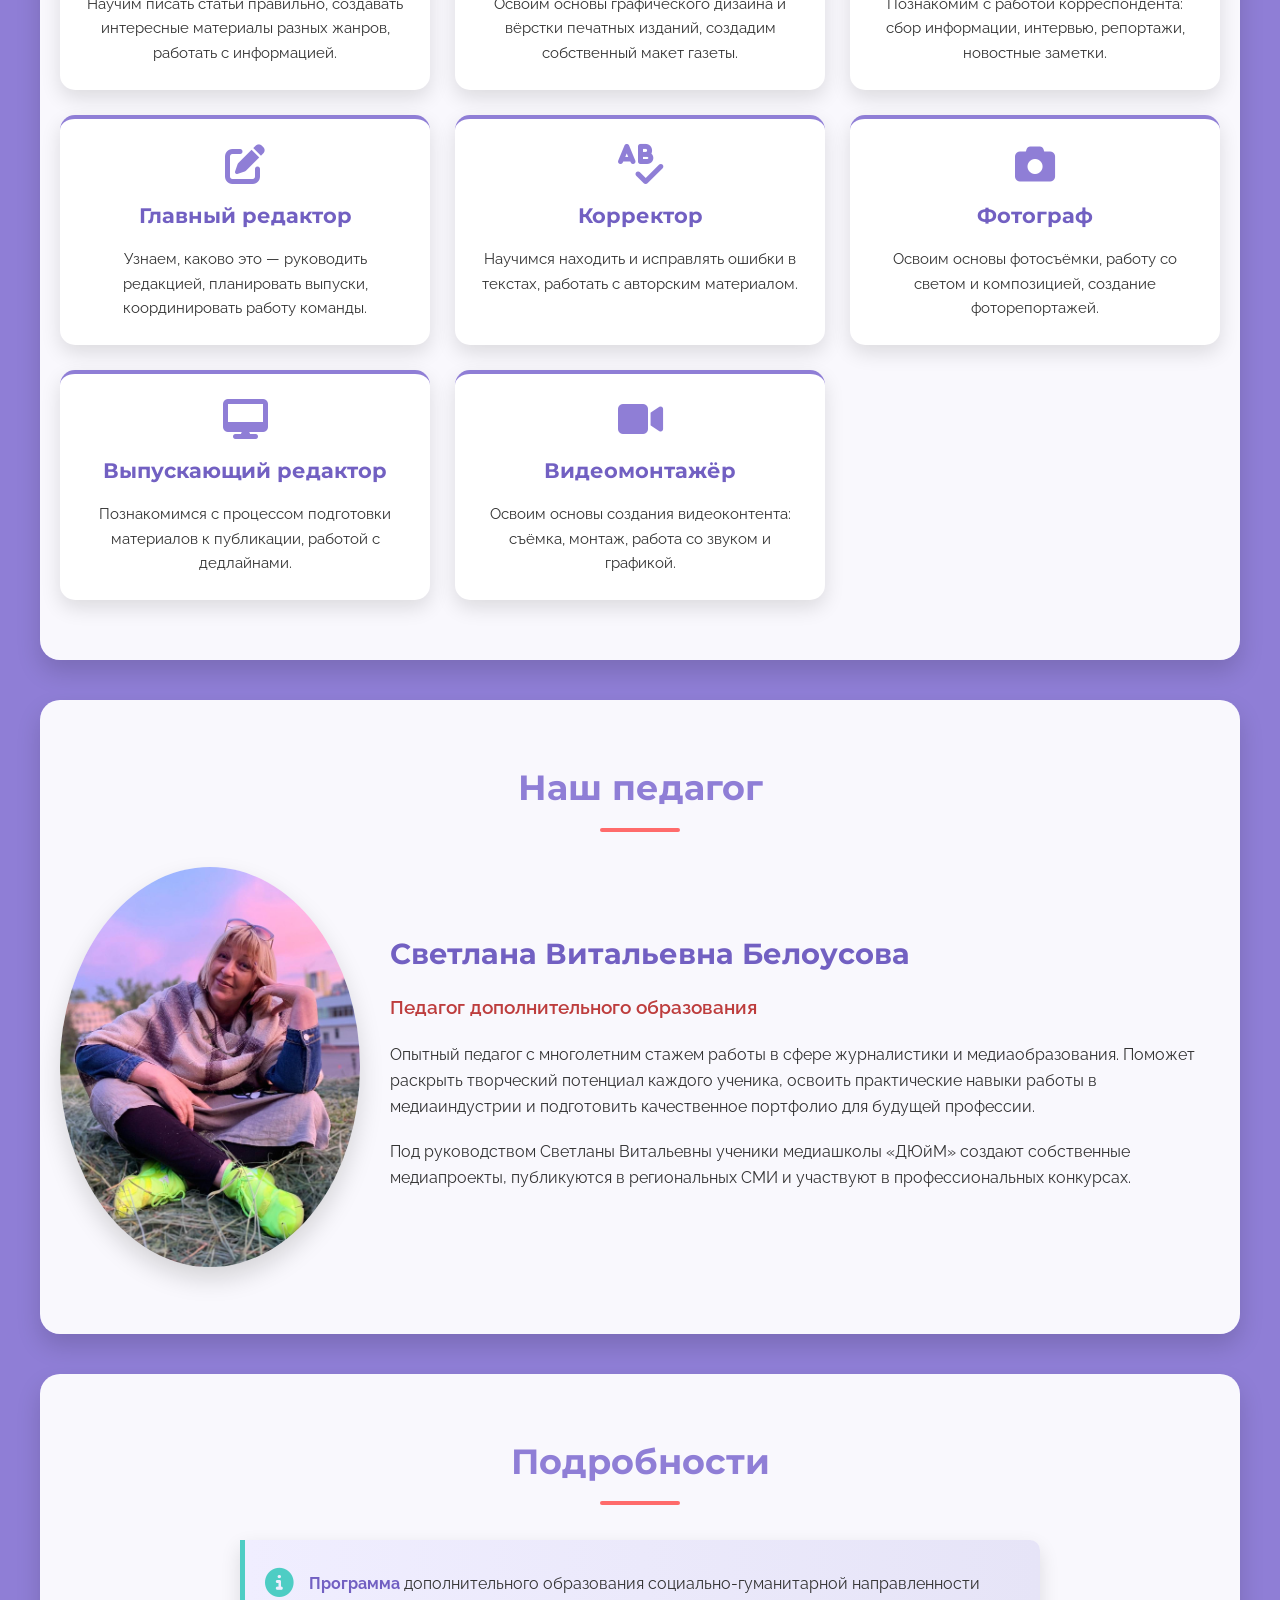
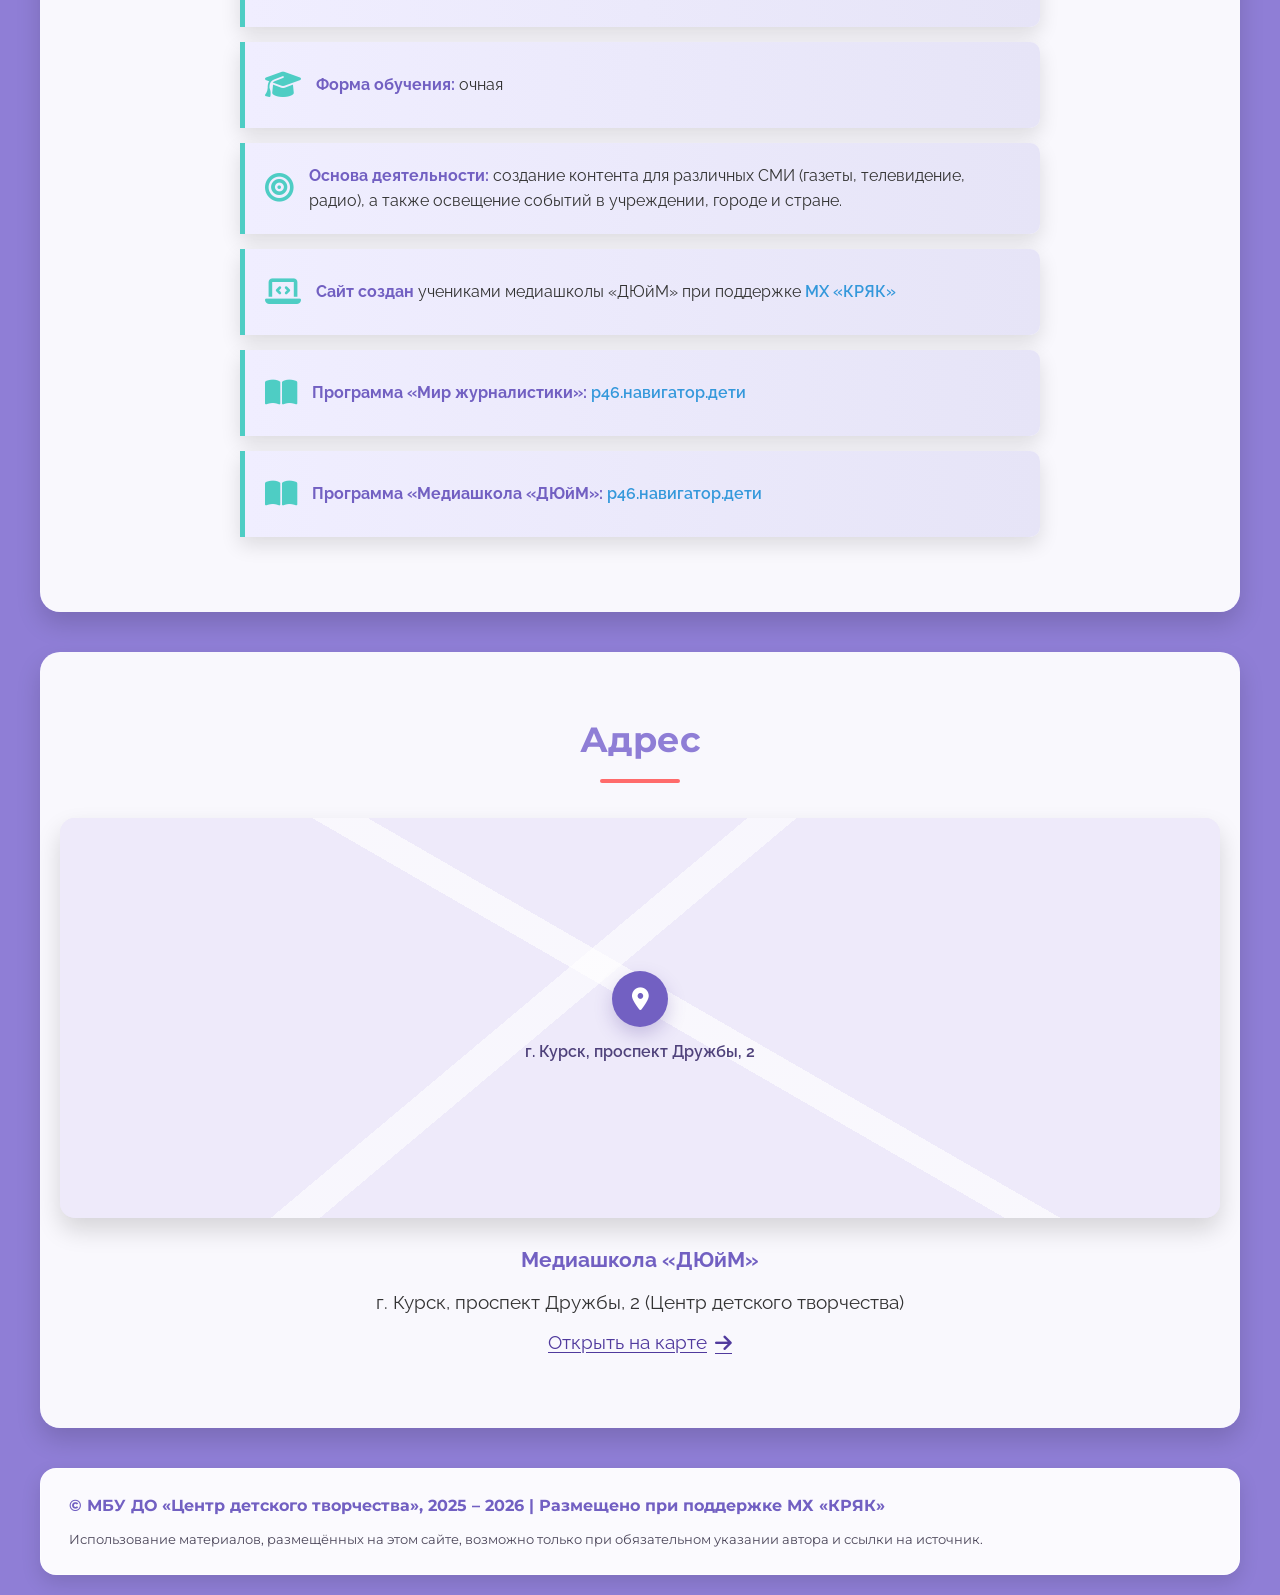
==== commit c63f637b: "Добавить журналы и понятные адреса страниц Co-authored-by: arena-agent <297053741+arena-agent@users." ====
--- a/index.html
+++ b/index.html
@@ -5,12 +5,12 @@
     <meta name="viewport" content="width=device-width, initial-scale=1.0">
     <title>Медиашкола «ДЮйМ» — Центра детского творчества Курска</title>
     <meta name="description" content="Медиашкола «ДЮйМ» Центра детского творчества Курска: направления обучения, педагог и контакты.">
-    <link rel="canonical" href="https://www.cdtkursk-dyuym.ru/">
-    <link rel="icon" type="image/png" href="assets/images/logo.png">
-    <link rel="stylesheet" href="assets/vendor/fontawesome/css/fontawesome.min.css">
-    <link rel="stylesheet" href="assets/vendor/fontawesome/css/solid.min.css">
-    <link rel="stylesheet" href="styles.css">
-    <script src="script.js" defer></script>
+    <link rel="canonical" href="https://www.cdtkursk-dyuym.ru/главная">
+    <link rel="icon" type="image/png" href="/assets/images/logo.png">
+    <link rel="stylesheet" href="/assets/vendor/fontawesome/css/fontawesome.min.css">
+    <link rel="stylesheet" href="/assets/vendor/fontawesome/css/solid.min.css">
+    <link rel="stylesheet" href="/styles.css">
+    <script src="/script.js" defer></script>
 </head>
 <body>
     <a class="skip-link" href="#main-content">Перейти к содержанию</a>
@@ -25,7 +25,7 @@
     </div>
 
     <nav class="site-nav" aria-label="Основная навигация">
-        <a class="nav-brand" href="index.html" aria-label="Медиашкола «ДЮйМ» — на главную">ДЮйМ</a>
+        <a class="nav-brand" href="/главная" aria-label="Медиашкола «ДЮйМ» — на главную">ДЮйМ</a>
         <button class="nav-toggle" type="button" aria-expanded="false" aria-controls="site-nav-menu" aria-label="Открыть меню">
             <span aria-hidden="true"></span>
             <span aria-hidden="true"></span>
@@ -33,7 +33,7 @@
         </button>
         <ul class="nav-list" id="site-nav-menu">
             <li>
-                <a class="nav-link" href="#home" aria-current="page">
+                <a class="nav-link" href="/главная" aria-current="page">
                     <span>Главная</span>
                 </a>
             </li>
@@ -46,9 +46,9 @@
                     <div class="nav-dropdown-panel nav-journals-panel">
                         <ul class="nav-menu-list">
                             <li>
-                                <span class="nav-menu-item">
+                                <a class="nav-menu-item" href="/светлячок">
                                     <span class="nav-menu-label">Светлячок</span>
-                                </span>
+                                </a>
                             </li>
                             <li>
                                 <details class="nav-submenu">
@@ -58,30 +58,29 @@
                                     </summary>
                                     <ul class="nav-submenu-list">
                                         <li>
-                                            <span class="nav-menu-item">
+                                            <a class="nav-menu-item" href="/медиасобытия/волга-юнпресс">
                                                 <span class="nav-menu-label">Волга-ЮНПРЕСС</span>
-                                            </span>
+                                            </a>
                                         </li>
                                     </ul>
                                 </details>
                             </li>
                             <li>
-                                <span class="nav-menu-item">
+                                <a class="nav-menu-item" href="/media-camp">
                                     <span class="nav-menu-label">Media Camp</span>
-                                </span>
-                            </li>
-                            <li>
-                                <span class="nav-menu-item">
+                                </a>
+                            </li>
+                            <li>
+                                <a class="nav-menu-item" href="/48-ая-волна">
                                     <span class="nav-menu-label">48-ая волна</span>
-                                </span>
-                            </li>
-                            <li>
-                                <span class="nav-menu-item">
+                                </a>
+                            </li>
+                            <li>
+                                <a class="nav-menu-item" href="/глобус">
                                     <span class="nav-menu-label">Глобус</span>
-                                </span>
+                                </a>
                             </li>
                         </ul>
-                        <p class="nav-menu-note">Ссылки на страницы будут добавлены.</p>
                     </div>
                 </details>
             </li>
@@ -94,12 +93,12 @@
                     <div class="nav-dropdown-panel nav-projects-panel">
                         <ul class="nav-menu-list">
                             <li>
-                                <a class="nav-menu-item" href="projects/kryak.html">
+                                <a class="nav-menu-item" href="/проекты/мх-кряк">
                                     <span class="nav-menu-label">МХ «КРЯК»</span>
                                 </a>
                             </li>
                             <li>
-                                <a class="nav-menu-item" href="projects/mediazavry.html">
+                                <a class="nav-menu-item" href="/проекты/медиазавры-вперёд">
                                     <span class="nav-menu-label">«МЕДИАЗАВРЫ, вперёд!»</span>
                                 </a>
                             </li>
@@ -113,7 +112,7 @@
     <!-- Header -->
     <header class="header" id="home" tabindex="-1">
         <div class="main-title">
-            <img src="assets/images/logo.png" alt="Логотип медиашколы «ДЮйМ»" class="logo" width="220" height="220">
+            <img src="/assets/images/logo.png" alt="Логотип медиашколы «ДЮйМ»" class="logo" width="220" height="220">
             <div class="title-text">
                 <h1>Медиашкола «ДЮйМ»</h1>
                 <p>Центра детского творчества Курска</p>
@@ -124,11 +123,11 @@
             <h2 class="contacts-title">Контакты</h2>
             <div class="contact-links">
                 <a href="https://vk.ru/mediaschuledyujm" target="_blank" rel="noopener noreferrer" class="contact-link">
-                    <img src="assets/images/vk.png" alt="" class="contact-icon" width="24" height="24">
+                    <img src="/assets/images/vk.png" alt="" class="contact-icon" width="24" height="24">
                     <span>ВКонтакте</span>
                 </a>
                 <a href="mailto:moudodcdtkursk@mail.ru" class="contact-link">
-                    <img src="assets/images/email.png" alt="" class="contact-icon" width="24" height="24">
+                    <img src="/assets/images/email.png" alt="" class="contact-icon" width="24" height="24">
                     <span>moudodcdtkursk@mail.ru</span>
                 </a>
                 <a href="https://cdtkursk.ru/" target="_blank" rel="noopener noreferrer" class="contact-link">
@@ -225,7 +224,7 @@
                 </div>
                 <div class="teacher-container">
                     <div class="teacher-photo">
-                        <img src="assets/images/teacher.jpg" alt="Светлана Витальевна Белоусова" width="640" height="853">
+                        <img src="/assets/images/teacher.jpg" alt="Светлана Витальевна Белоусова" width="640" height="853">
                     </div>
                     <div class="teacher-info">
                         <h3 class="teacher-name">Светлана Витальевна Белоусова</h3>
@@ -324,10 +323,9 @@
     <footer class="site-footer">
         <div class="footer-content">
             <div class="footer-text">
-                <p class="footer-credit">© МБУ ДО «Центр детского творчества», 2025 – 2026 | Размещено при поддержке <a href="https://sites.google.com/view/masterkart" target="_blank" rel="noopener noreferrer">МХ «КРЯК»</a></p>
+                <p class="footer-credit">© МБУ ДО «Центр детского творчества», 2025 – 2026 | Размещено при поддержке МХ «КРЯК»</p>
                 <p class="footer-notice">Использование материалов, размещённых на этом сайте, возможно только при обязательном указании автора и ссылки на источник.</p>
             </div>
-            <a class="back-to-top" href="#home">Наверх <i class="fas fa-arrow-up" aria-hidden="true"></i></a>
         </div>
     </footer>
 </body>
--- a/styles.css
+++ b/styles.css
@@ -990,12 +990,6 @@
     overflow-wrap: anywhere;
 }
 
-.footer-credit a {
-    color: inherit;
-    text-decoration-thickness: 1px;
-    text-underline-offset: 3px;
-}
-
 .footer-notice {
     margin: 0;
     color: #4b4659;
@@ -1004,26 +998,6 @@
     overflow-wrap: anywhere;
 }
 
-.back-to-top {
-    display: inline-flex;
-    flex-shrink: 0;
-    align-items: center;
-    gap: 9px;
-    min-height: 44px;
-    padding: 10px 15px;
-    color: #6c58b7;
-    border: 1px solid #d6cef1;
-    border-radius: 10px;
-    font-size: 0.85rem;
-    font-weight: 700;
-    text-decoration: none;
-    transition: background 0.2s ease;
-}
-
-.back-to-top:hover {
-    background: #f1eefc;
-}
-
 @media (max-width: 768px) {
     .address .map-container {
         min-height: 350px;
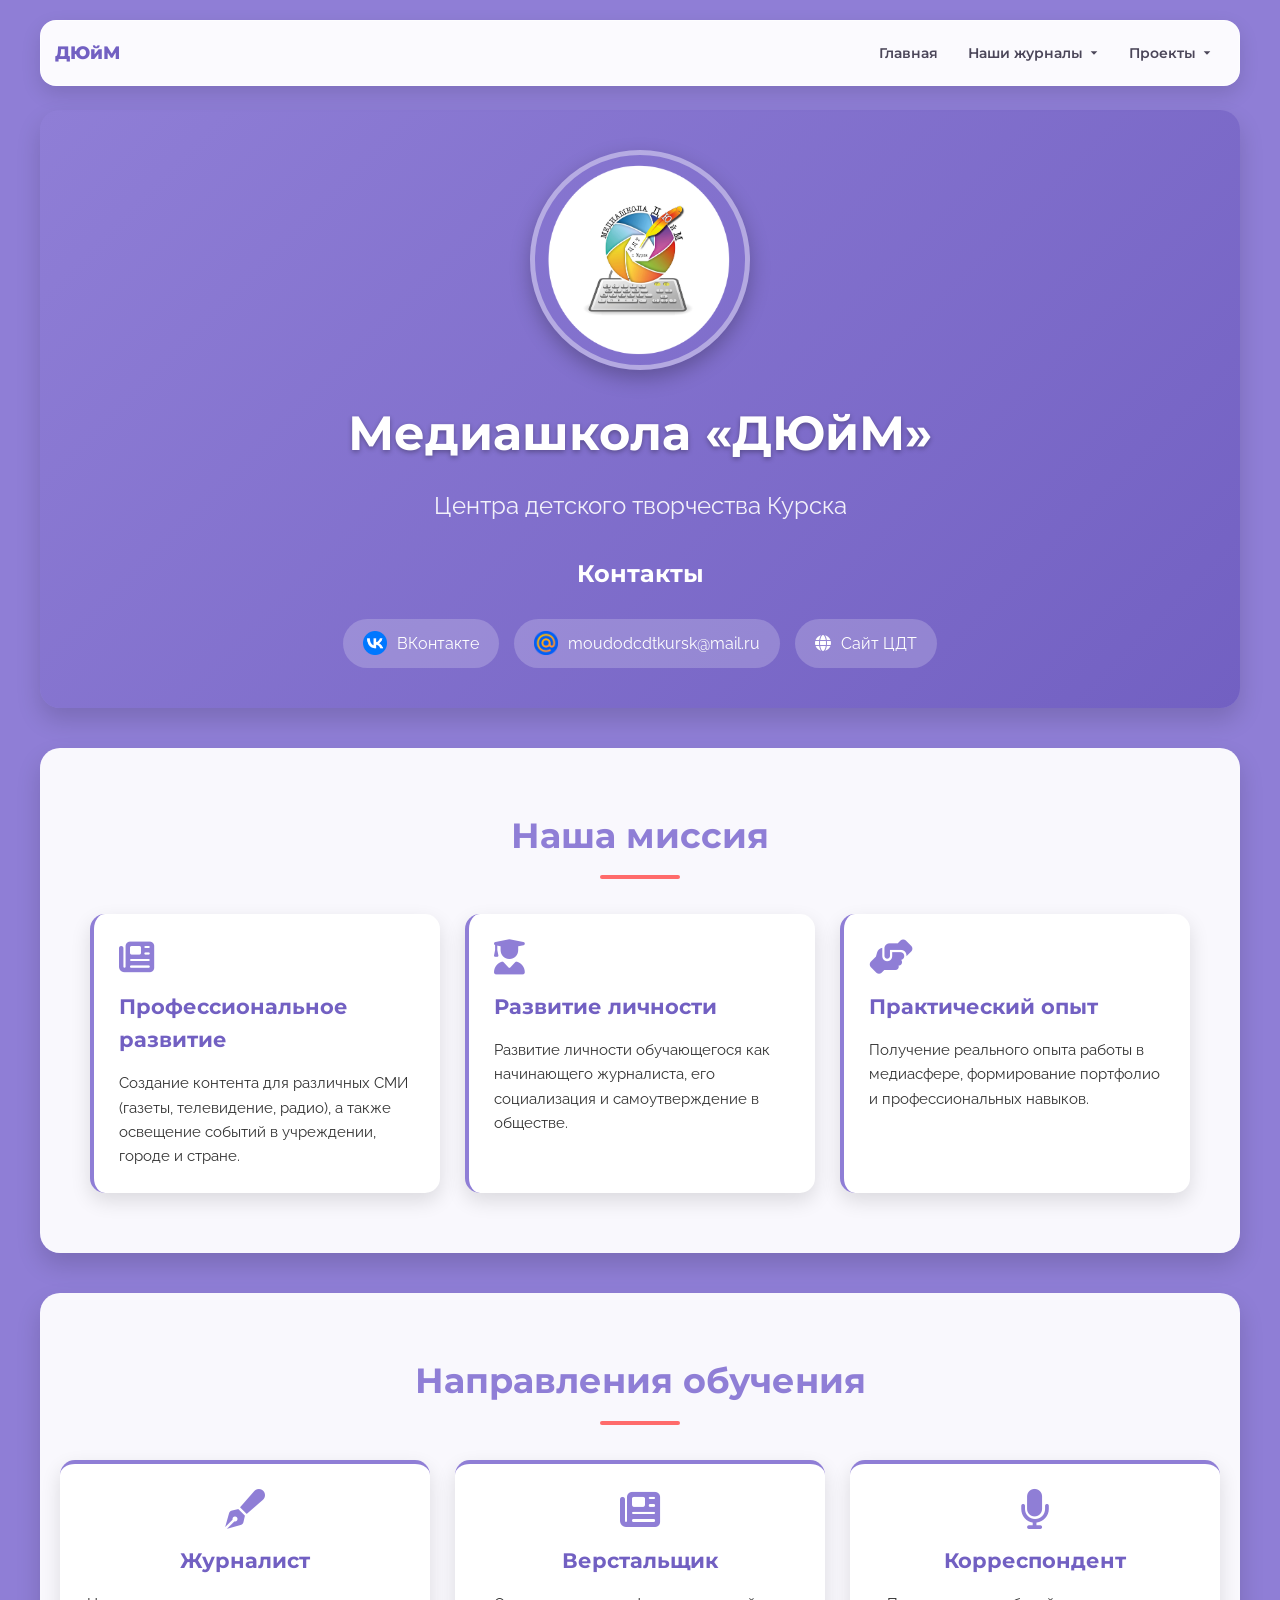
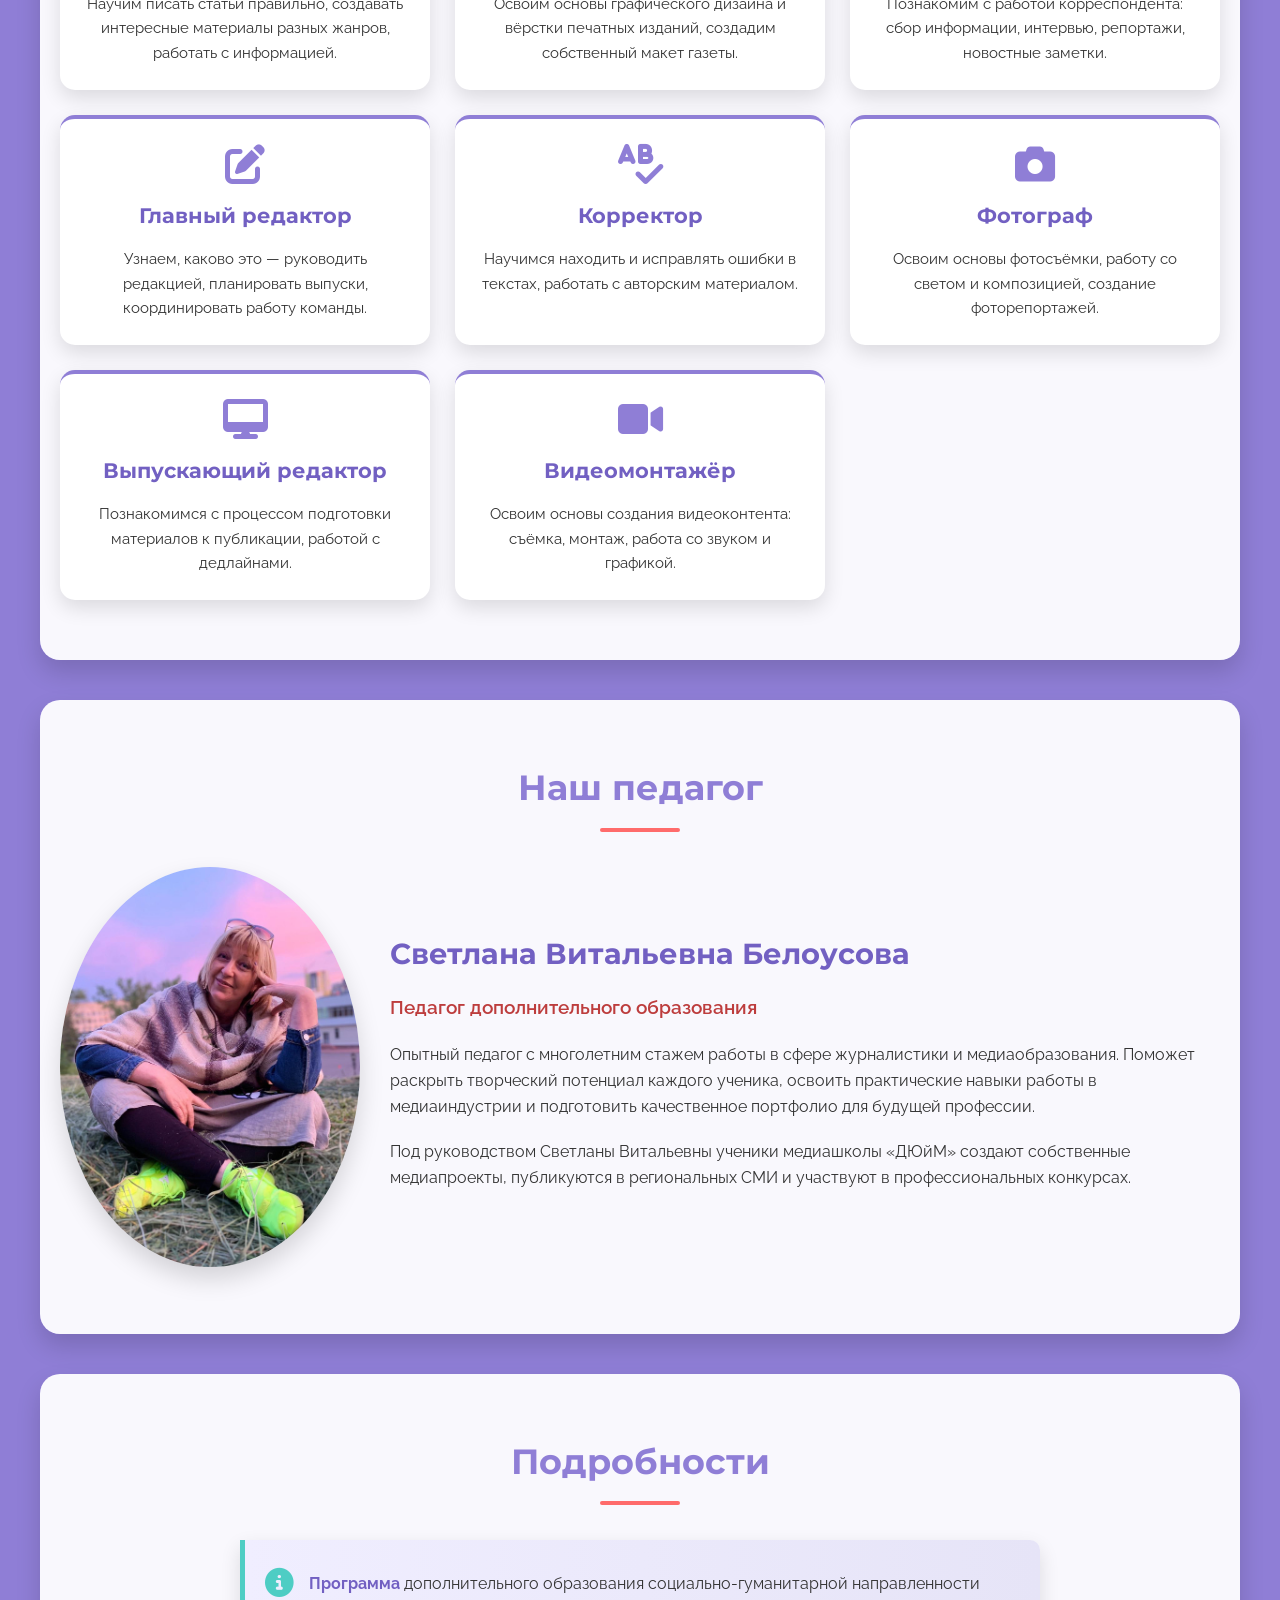
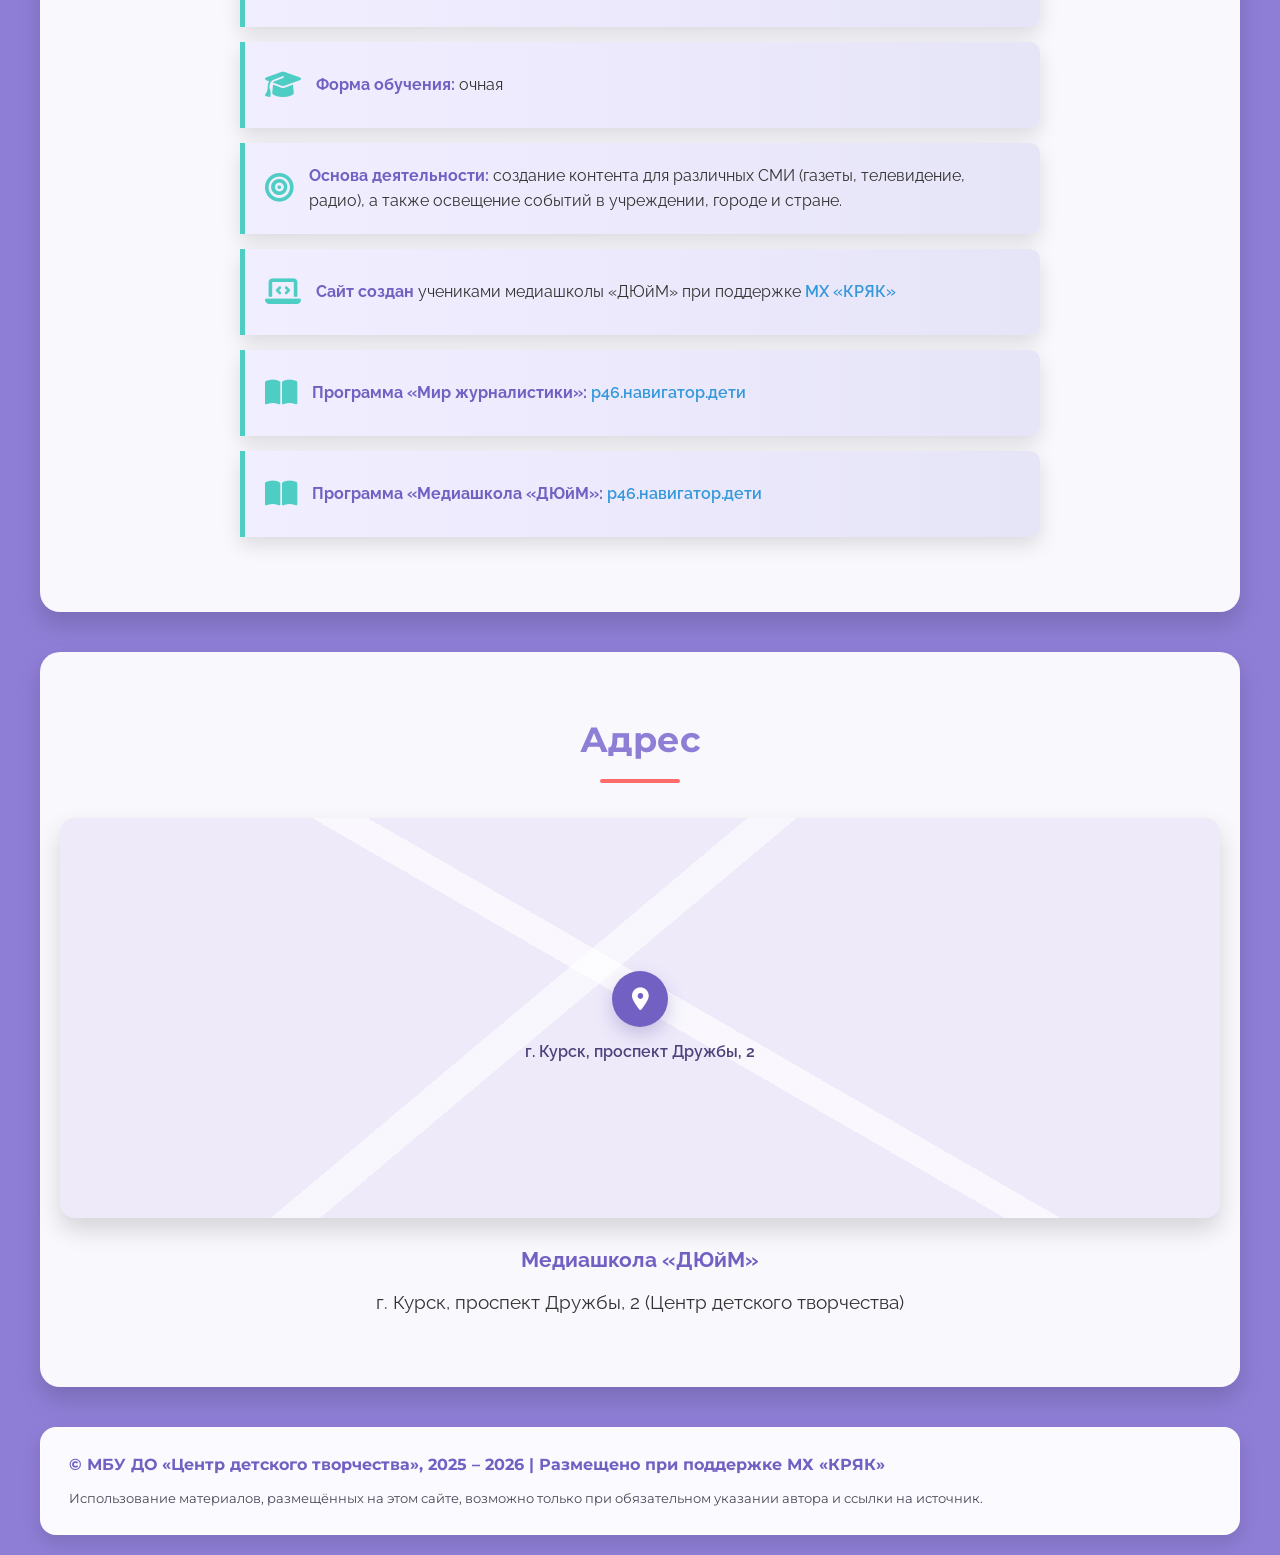
==== commit d54bf5ee: "Remove background circles and map link Co-authored-by: arena-agent <297053741+arena-agent@users.nore" ====
--- a/index.html
+++ b/index.html
@@ -14,15 +14,6 @@
 </head>
 <body>
     <a class="skip-link" href="#main-content">Перейти к содержанию</a>
-    <!-- Animated Background -->
-    <div class="animated-bg" aria-hidden="true">
-        <div class="floating-shapes">
-            <div class="shape" style="width: 100px; height: 100px; top: 10%; left: 5%;"></div>
-            <div class="shape" style="width: 150px; height: 150px; top: 60%; left: 80%;"></div>
-            <div class="shape" style="width: 70px; height: 70px; top: 80%; left: 10%;"></div>
-            <div class="shape" style="width: 120px; height: 120px; top: 30%; left: 70%;"></div>
-        </div>
-    </div>
 
     <nav class="site-nav" aria-label="Основная навигация">
         <a class="nav-brand" href="/главная" aria-label="Медиашкола «ДЮйМ» — на главную">ДЮйМ</a>
@@ -312,7 +303,6 @@
                     <div class="address-description">
                         <p><strong>Медиашкола «ДЮйМ»</strong></p>
                         <p>г. Курск, проспект Дружбы, 2 (Центр детского творчества)</p>
-                        <p><a class="map-link" href="https://yandex.ru/maps/?text=%D0%9A%D1%83%D1%80%D1%81%D0%BA%2C%20%D0%BF%D1%80%D0%BE%D1%81%D0%BF%D0%B5%D0%BA%D1%82%20%D0%94%D1%80%D1%83%D0%B6%D0%B1%D1%8B%2C%202" target="_blank" rel="noopener noreferrer">Открыть на карте <i class="fas fa-arrow-right" aria-hidden="true"></i></a></p>
                     </div>
                 </div>
             </div>
--- a/styles.css
+++ b/styles.css
@@ -87,43 +87,6 @@
     padding: 0 20px;
 }
 
-/* Animated Background */
-.animated-bg {
-    position: fixed;
-    top: 0;
-    left: 0;
-    width: 100%;
-    height: 100%;
-    z-index: -1;
-    background: #8f7ed6;
-    overflow: hidden;
-}
-
-.floating-shapes {
-    position: absolute;
-    width: 100%;
-    height: 100%;
-}
-
-.shape {
-    position: absolute;
-    border-radius: 50%;
-    background: rgba(255, 255, 255, 0.1);
-    animation: float 15s infinite linear;
-}
-
-@keyframes float {
-    0% {
-        transform: translateY(0) rotate(0deg);
-    }
-    50% {
-        transform: translateY(-20px) rotate(180deg);
-    }
-    100% {
-        transform: translateY(0) rotate(360deg);
-    }
-}
-
 /* Header */
 .header {
     background: linear-gradient(135deg, var(--primary) 0%, var(--primary-dark) 100%);
@@ -904,7 +867,7 @@
     }
 }
 
-/* Provide a usable address link even if the map service cannot load. */
+/* Show the address even if the map service cannot load. */
 .address .map-container {
     position: relative;
     min-height: 400px;
@@ -944,15 +907,6 @@
     border-radius: 50%;
     font-size: 1.4rem;
     box-shadow: 0 8px 18px rgba(86, 63, 160, 0.25);
-}
-
-.map-link {
-    display: inline-flex;
-    align-items: center;
-    gap: 8px;
-    color: #503a9d;
-    text-decoration: underline;
-    text-underline-offset: 3px;
 }
 
 /* Footer adapted from the supplied КРЯК page. */
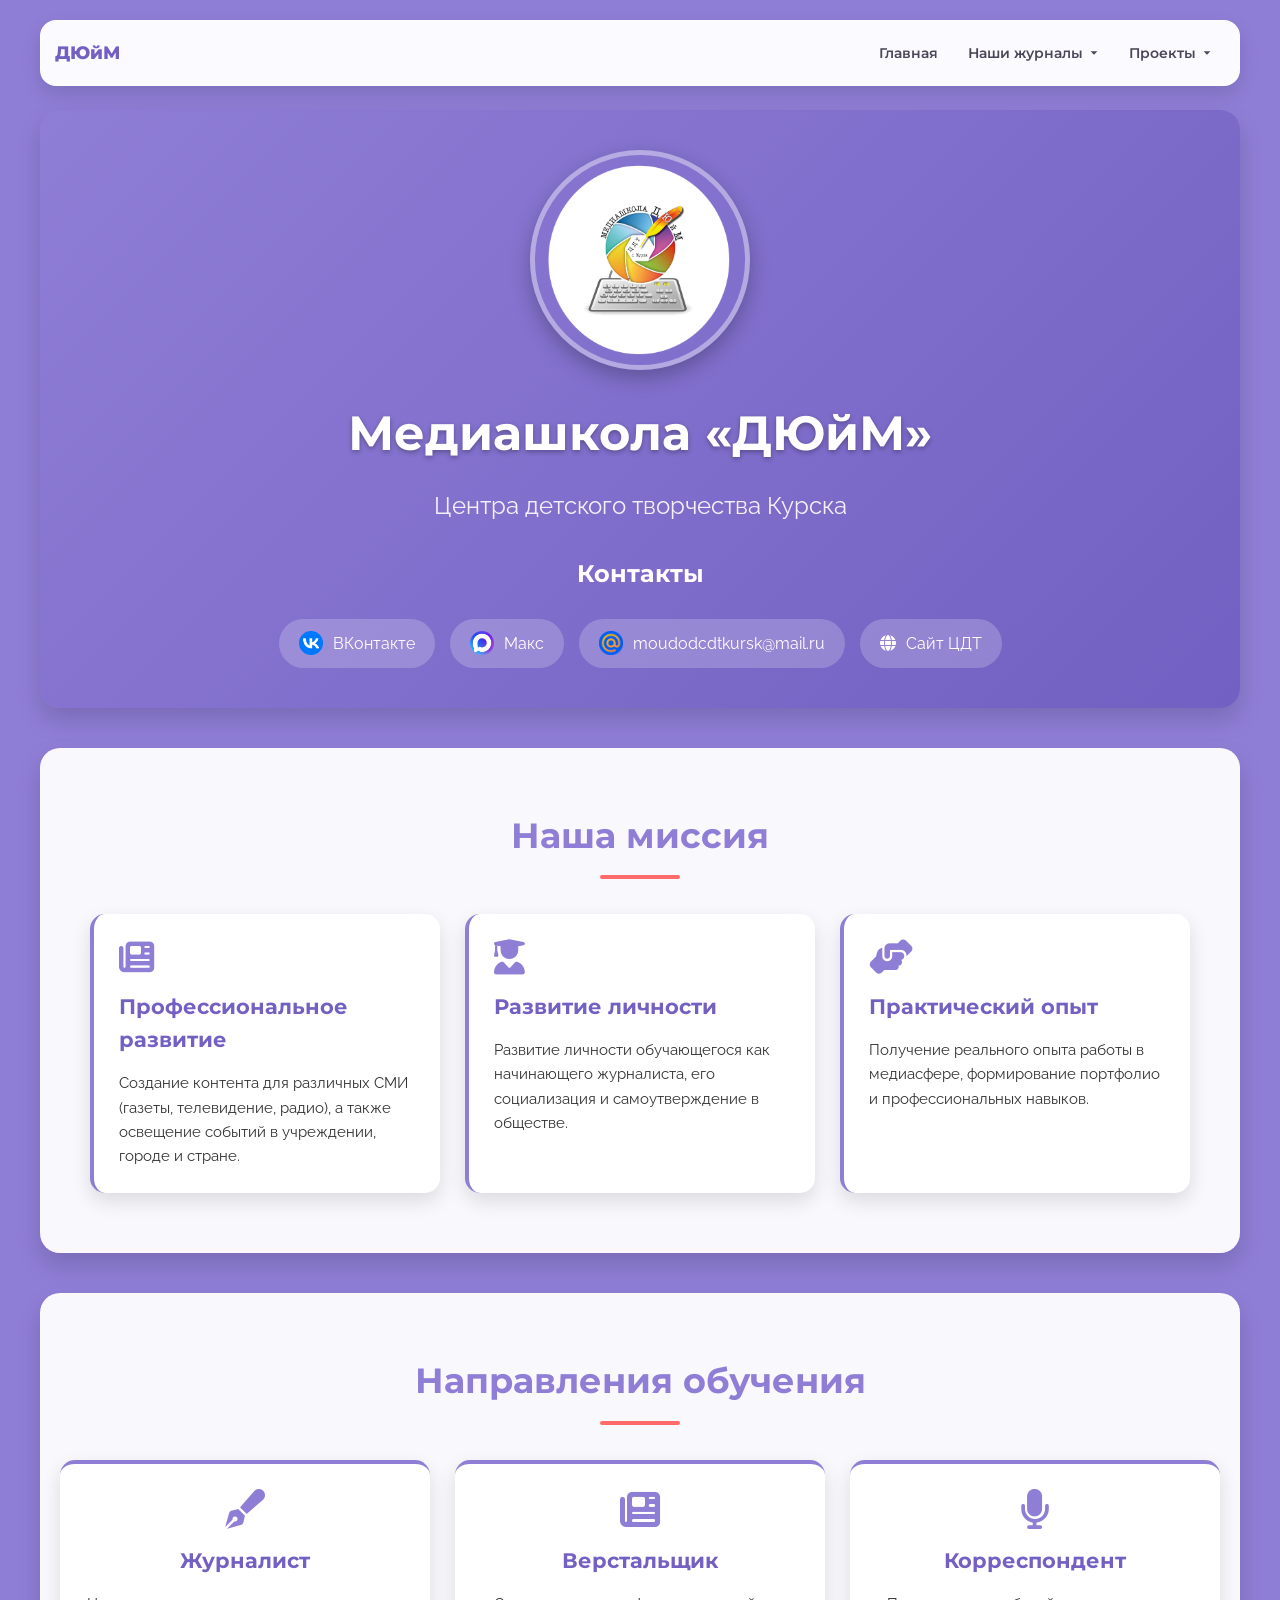
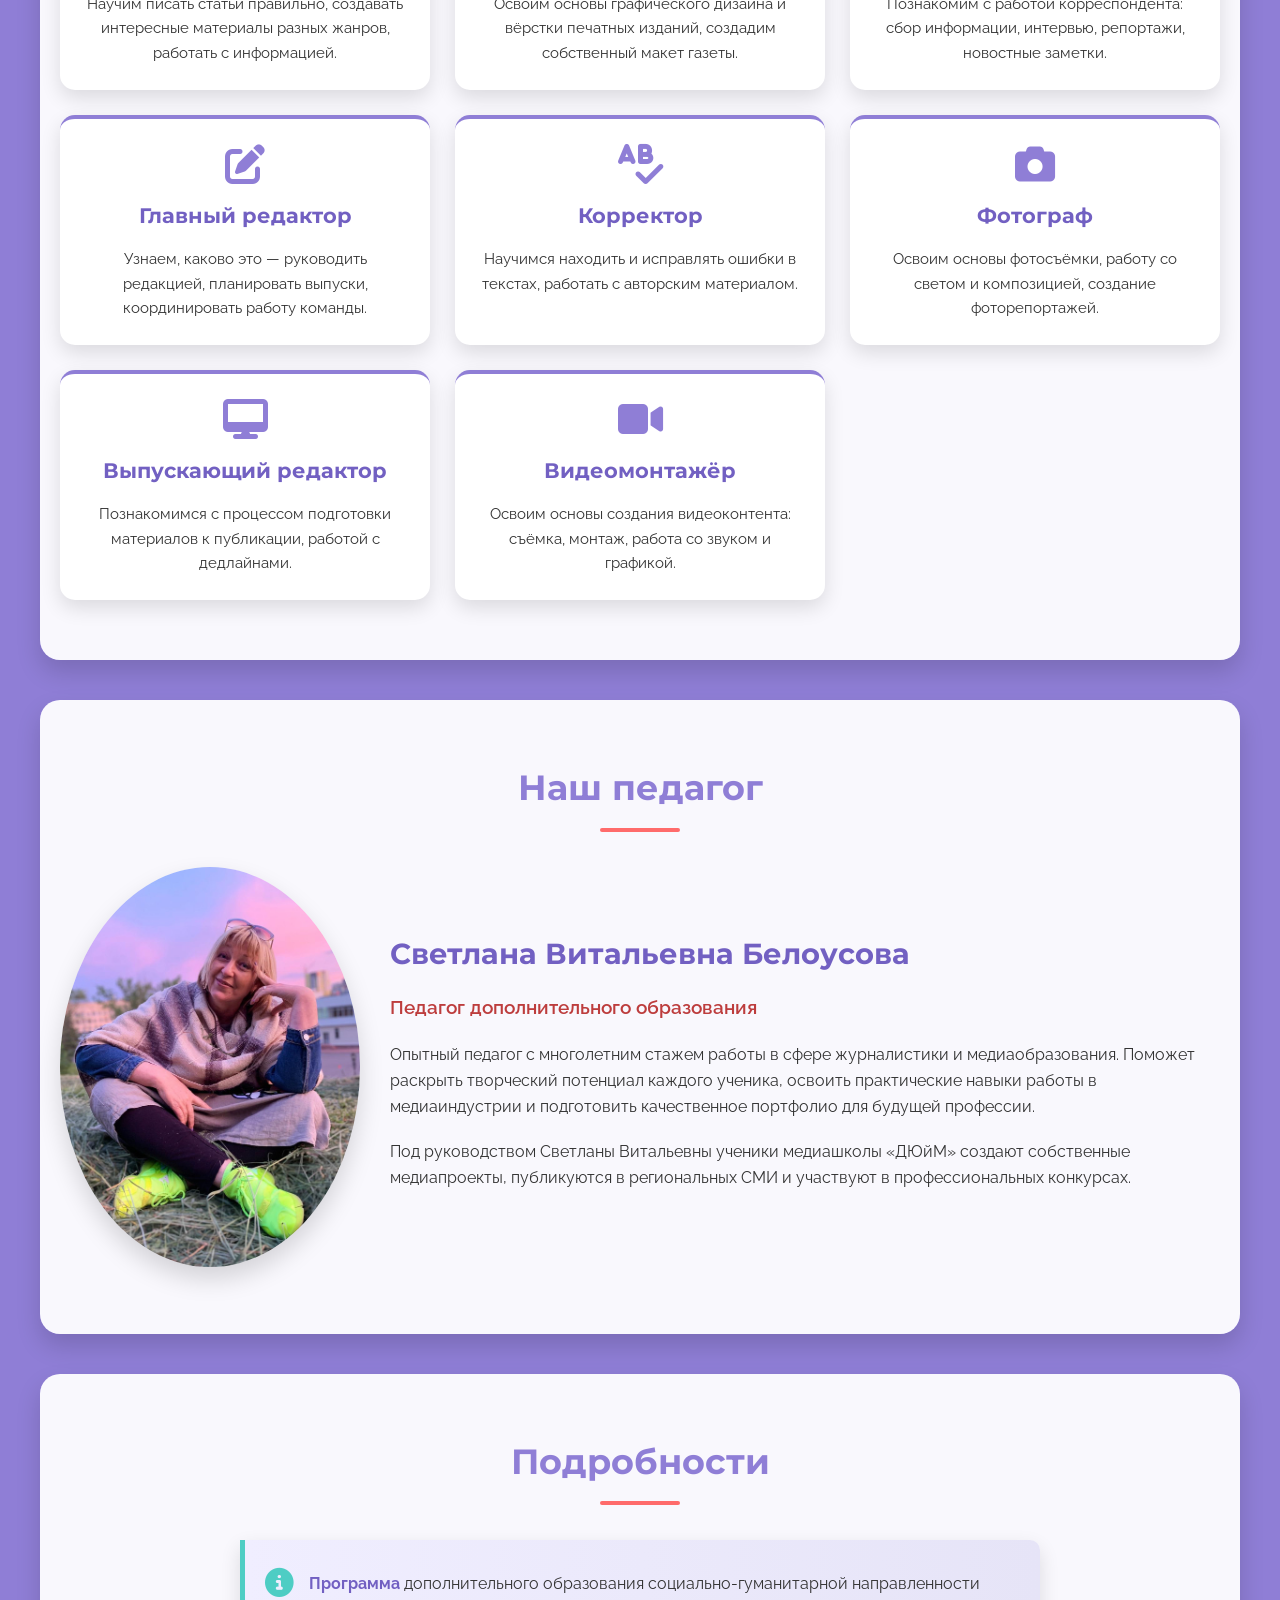
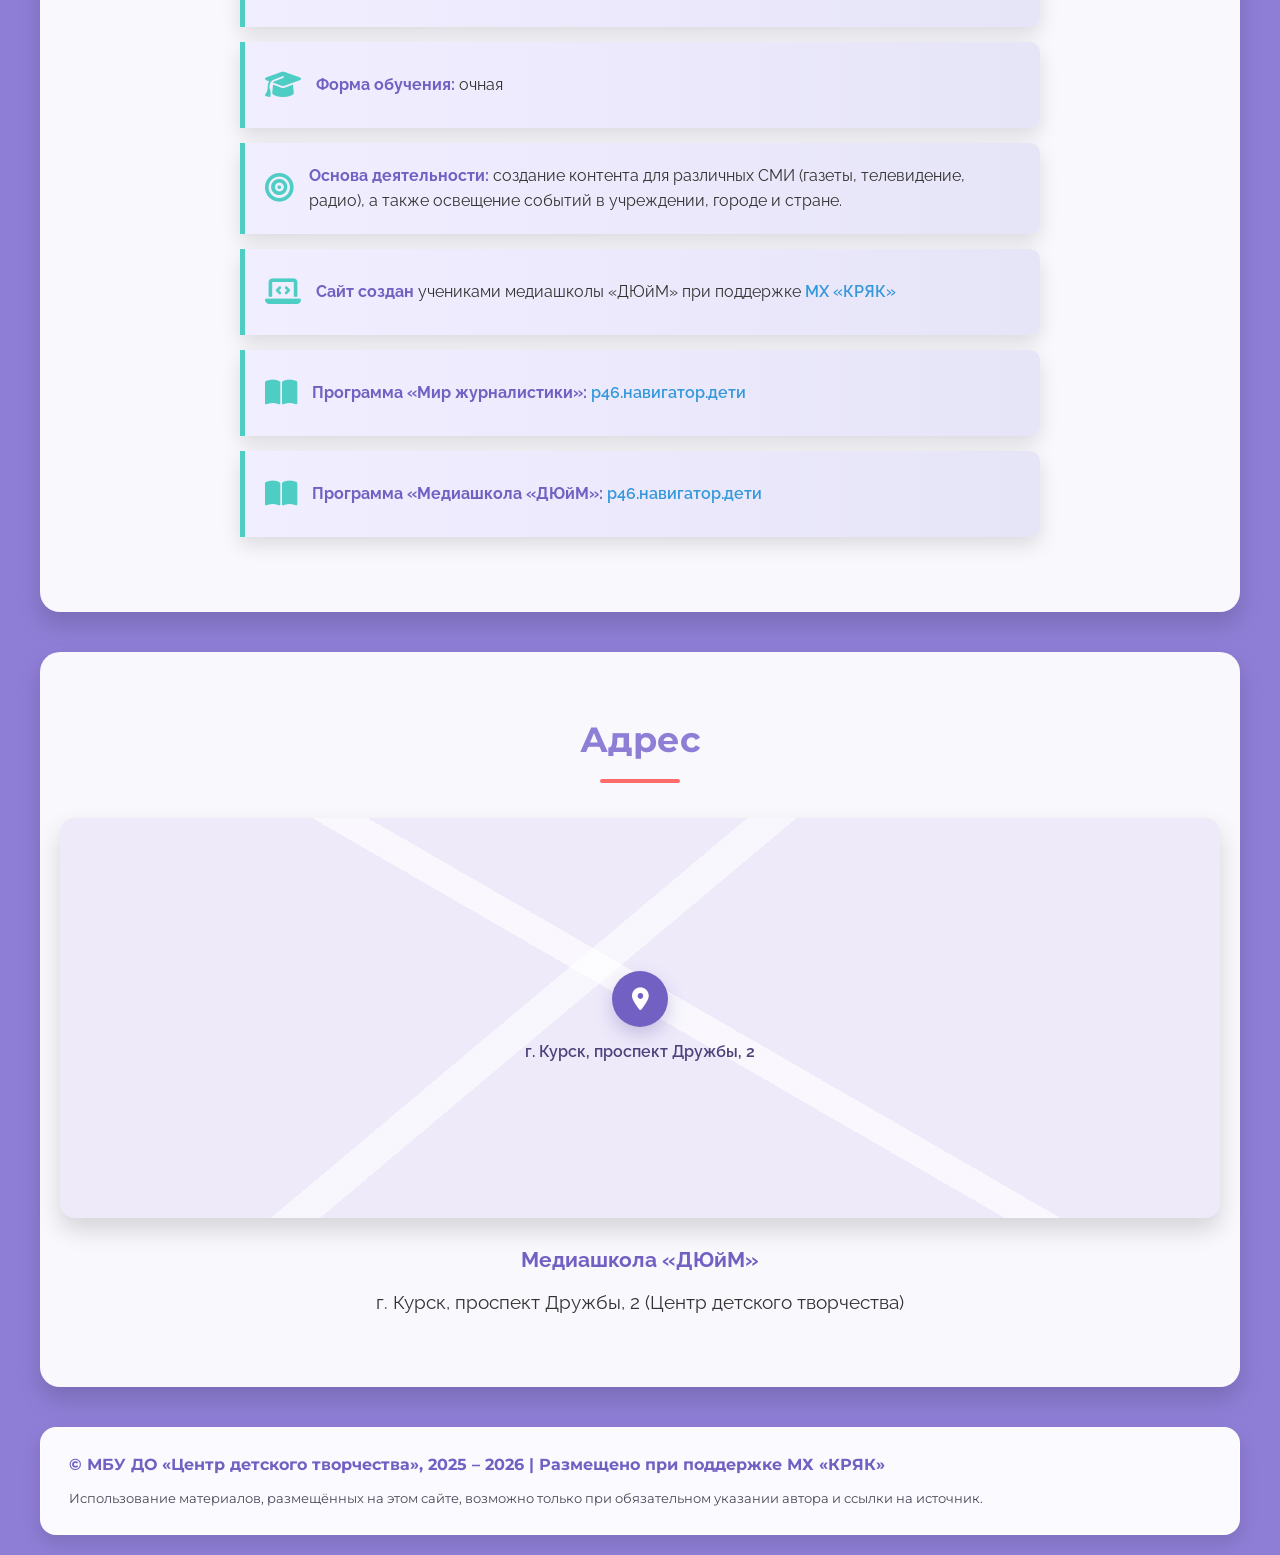
==== commit 262f4d6b: "Add Max messenger link to home page contacts after VKontakte Co-authored-by: arena-agent <297053741+" ====
--- a/index.html
+++ b/index.html
@@ -6,7 +6,7 @@
     <title>Медиашкола «ДЮйМ» — Центра детского творчества Курска</title>
     <meta name="description" content="Медиашкола «ДЮйМ» Центра детского творчества Курска: направления обучения, педагог и контакты.">
     <link rel="canonical" href="https://www.cdtkursk-dyuym.ru/главная">
-    <link rel="icon" type="image/png" href="/assets/images/logo.png">
+    <link rel="icon" type="image/png" sizes="96x96" href="/assets/images/favicon.png">
     <link rel="stylesheet" href="/assets/vendor/fontawesome/css/fontawesome.min.css">
     <link rel="stylesheet" href="/assets/vendor/fontawesome/css/solid.min.css">
     <link rel="stylesheet" href="/styles.css">
@@ -117,6 +117,10 @@
                     <img src="/assets/images/vk.png" alt="" class="contact-icon" width="24" height="24">
                     <span>ВКонтакте</span>
                 </a>
+                <a href="https://max.ru/channel_mediaschuledyujm" target="_blank" rel="noopener noreferrer" class="contact-link">
+                    <img src="/assets/project-images/Max-logo-2025.png" alt="" class="contact-icon" width="24" height="24" decoding="async" loading="lazy">
+                    <span>Макс</span>
+                </a>
                 <a href="mailto:moudodcdtkursk@mail.ru" class="contact-link">
                     <img src="/assets/images/email.png" alt="" class="contact-icon" width="24" height="24">
                     <span>moudodcdtkursk@mail.ru</span>
@@ -263,7 +267,7 @@
                             <i class="fas fa-laptop-code" aria-hidden="true"></i>
                         </div>
                         <div class="detail-content">
-                            <strong>Сайт создан</strong> учениками медиашколы «ДЮйМ» при поддержке <a href="https://sites.google.com/view/masterkart" target="_blank" rel="noopener noreferrer" class="kryak-link">МХ «КРЯК»</a>
+                            <strong>Сайт создан</strong> учениками медиашколы «ДЮйМ» при поддержке <a href="https://www.yacluster-kryak.ru/" target="_blank" rel="noopener noreferrer" class="kryak-link">МХ «КРЯК»</a>
                         </div>
                     </div>
                     <div class="detail-item">
@@ -298,7 +302,7 @@
                             <span class="map-fallback-icon"><i class="fas fa-map-marker-alt"></i></span>
                             <p>г. Курск, проспект Дружбы, 2</p>
                         </div>
-                        <script charset="utf-8" async src="https://api-maps.yandex.ru/services/constructor/1.0/js/?um=constructor%3A266c9d8376a9782208ef6ce02a5baa49232ef52a58729c4791cc3ddce9c3c6b1&amp;width=100%&amp;height=400&amp;lang=ru_RU&amp;scroll=false"></script>
+                        <script charset="utf-8" async src="https://api-maps.yandex.ru/services/constructor/1.0/js/?um=constructor%3Ac5fb91e52b1d98a28a34a577febf445b2bee31b84cf6916cc859032d2884a8ef&amp;width=100%&amp;height=400&amp;lang=ru_RU&amp;scroll=true"></script>
                     </div>
                     <div class="address-description">
                         <p><strong>Медиашкола «ДЮйМ»</strong></p>
